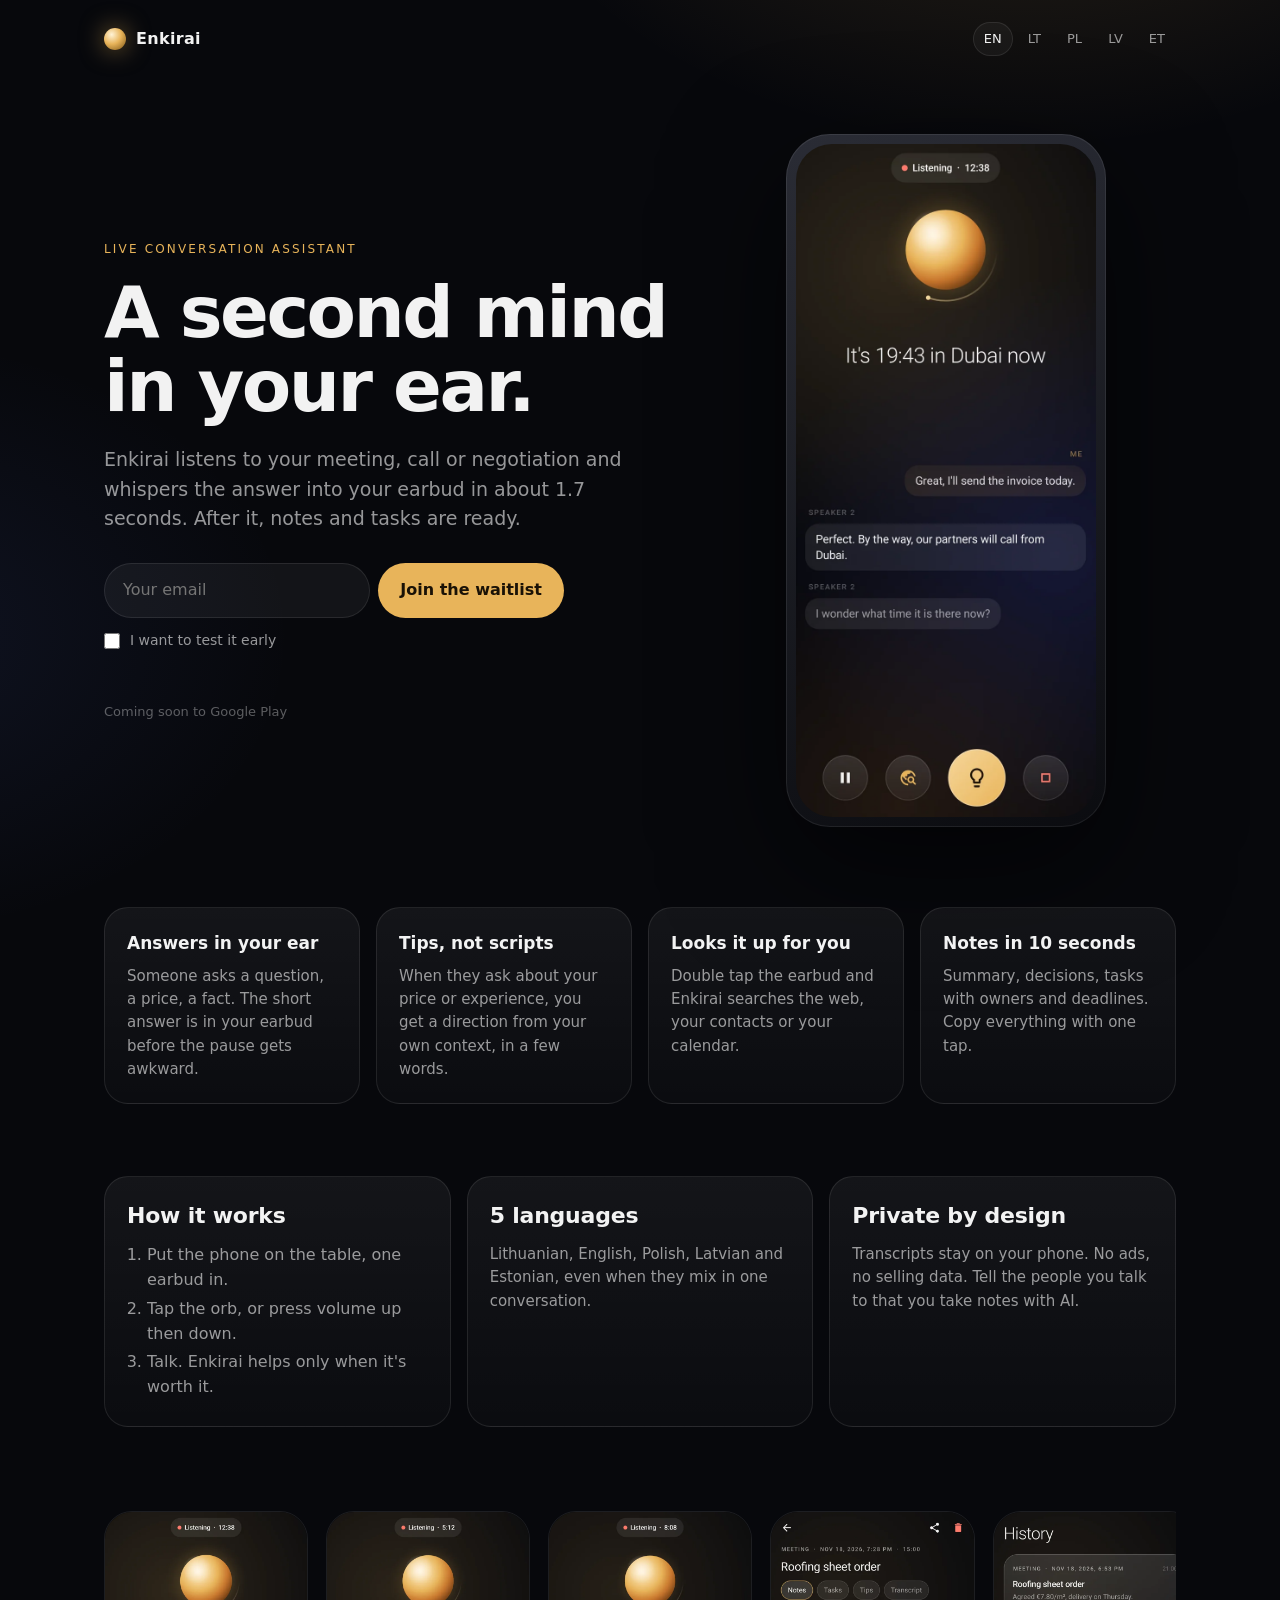
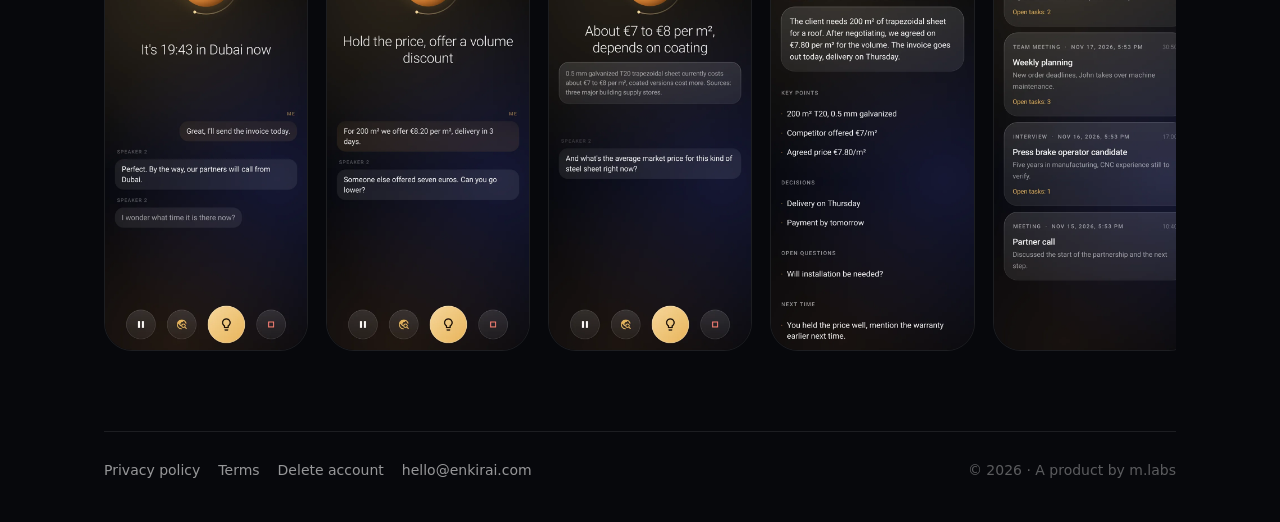
==== index.html @ 6742ce32 "enkirai.com: landing in 5 languages, privacy, terms, account deletion Co-Authored-By: Claude Opus 5." ====
<!DOCTYPE html><html lang="en"><head><meta charset="utf-8">
<meta name="viewport" content="width=device-width,initial-scale=1"><title>Enkirai: a second mind in your ear</title>
<meta name="description" content="Enkirai listens to your conversation and whispers answers and tips into your earbud, then gives you notes and tasks."><meta name="theme-color" content="#07080c">
<meta property="og:title" content="Enkirai: a second mind in your ear"><meta property="og:description" content="Enkirai listens to your conversation and whispers answers and tips into your earbud, then gives you notes and tasks.">
<meta property="og:image" content="https://enkirai.com/img/og.png"><meta property="og:url" content="https://enkirai.com/">
<link rel="icon" href="/img/icon.png"><link rel="alternate" hreflang="en" href="https://enkirai.com/"><link rel="alternate" hreflang="lt" href="https://enkirai.com/lt/"><link rel="alternate" hreflang="pl" href="https://enkirai.com/pl/"><link rel="alternate" hreflang="lv" href="https://enkirai.com/lv/"><link rel="alternate" hreflang="et" href="https://enkirai.com/et/"><link rel="stylesheet" href="/style.css"></head><body><div class="wrap"><nav><a class="logo" href="/"><span class="orb"></span>Enkirai</a><div class="langs"><a class="on" href="/">EN</a><a class="" href="/lt/">LT</a><a class="" href="/pl/">PL</a><a class="" href="/lv/">LV</a><a class="" href="/et/">ET</a></div></nav></div>
<div class="wrap"><section class="hero"><div>
<div class="eyebrow">Live conversation assistant</div><h1>A second mind<br>in your ear.</h1><p class="sub">Enkirai listens to your meeting, call or negotiation and whispers the answer into your earbud in about 1.7 seconds. After it, notes and tasks are ready.</p>
<form id="w"><div class="row"><input type="email" name="email" required placeholder="Your email" autocomplete="email"><button>Join the waitlist</button></div>
<label class="chk"><input type="checkbox" name="test">I want to test it early</label><div class="msg" id="m" aria-live="polite"></div>
<div class="soon">Coming soon to Google Play</div></form></div>
<div class="phone"><img src="/img/en-hero.webp" alt="Enkirai"></div></section>
<section class="grid"><div class="card"><h3>Answers in your ear</h3><p>Someone asks a question, a price, a fact. The short answer is in your earbud before the pause gets awkward.</p></div><div class="card"><h3>Tips, not scripts</h3><p>When they ask about your price or experience, you get a direction from your own context, in a few words.</p></div><div class="card"><h3>Looks it up for you</h3><p>Double tap the earbud and Enkirai searches the web, your contacts or your calendar.</p></div><div class="card"><h3>Notes in 10 seconds</h3><p>Summary, decisions, tasks with owners and deadlines. Copy everything with one tap.</p></div></section>
<section class="band"><div class="card"><h2>How it works</h2><ol><li>Put the phone on the table, one earbud in.</li><li>Tap the orb, or press volume up then down.</li><li>Talk. Enkirai helps only when it&#x27;s worth it.</li></ol></div>
<div class="card"><h2>5 languages</h2><p>Lithuanian, English, Polish, Latvian and Estonian, even when they mix in one conversation.</p></div>
<div class="card"><h2>Private by design</h2><p>Transcripts stay on your phone. No ads, no selling data. Tell the people you talk to that you take notes with AI.</p></div></section>
<section class="shots"><img loading="lazy" src="/img/en-1.webp" alt=""><img loading="lazy" src="/img/en-2.webp" alt=""><img loading="lazy" src="/img/en-3.webp" alt=""><img loading="lazy" src="/img/en-4.webp" alt=""><img loading="lazy" src="/img/en-5.webp" alt=""></section></div><div class="wrap"><footer><div><a href="/privacy/">Privacy policy</a><a href="/terms/">Terms</a><a href="/delete/">Delete account</a><a href="mailto:hello@enkirai.com">hello@enkirai.com</a></div><div>© 2026 · A product by m.labs</div></footer></div><script>
const f=document.getElementById('w'),m=document.getElementById('m');
f.addEventListener('submit',async e=>{e.preventDefault();m.textContent='…';
 try{const r=await fetch('https://ohzczlfnhryktjsbmxpb.supabase.co/rest/v1/waitlist',{method:'POST',headers:{'apikey':'sb_publishable_Wvf7fMkTCJuAI71hea7PEQ_25Q3-Xo4','Authorization':'Bearer sb_publishable_Wvf7fMkTCJuAI71hea7PEQ_25Q3-Xo4','Content-Type':'application/json','Prefer':'return=minimal'},
 body:JSON.stringify({email:f.email.value.trim(),lang:'en',wants_test:f.test.checked})});
 m.textContent=r.ok?"You're on the list. We'll write when it's ready.":(r.status===409?"You're already on the list.":"Something went wrong. Try again.");if(r.ok)f.reset();}catch(_){m.textContent="Something went wrong. Try again.";}});
</script><script>try{if(!sessionStorage.getItem('stay')&&!location.search){const l=(navigator.language||'').slice(0,2);if(['lt','pl','lv','et'].includes(l))location.replace('/'+l+'/');}document.querySelectorAll('.langs a').forEach(a=>a.addEventListener('click',()=>sessionStorage.setItem('stay','1')))}catch(_){}</script></body></html>
---- style.css ----
:root{--bg:#07080c;--s1:#10121a;--ink:rgba(255,255,255,.95);--mut:rgba(255,255,255,.58);--faint:rgba(255,255,255,.34);--gold:#e8b45a;--line:rgba(255,255,255,.09)}
*{box-sizing:border-box;margin:0;padding:0}
html{background:var(--bg);color:var(--ink);font:16px/1.55 Inter,ui-sans-serif,system-ui,-apple-system,"Segoe UI",Roboto,sans-serif;-webkit-font-smoothing:antialiased}
body{min-height:100vh;background:radial-gradient(900px 600px at 80% -10%,rgba(232,180,90,.16),transparent 60%),radial-gradient(700px 500px at -10% 30%,rgba(90,120,232,.10),transparent 60%),var(--bg)}
a{color:inherit}
.wrap{max-width:1120px;margin:0 auto;padding:0 24px}
nav{display:flex;align-items:center;justify-content:space-between;padding:22px 0}
.logo{display:flex;align-items:center;gap:10px;font-weight:600;letter-spacing:.02em;text-decoration:none}
.orb{width:22px;height:22px;border-radius:50%;background:radial-gradient(circle at 35% 30%,#fff3d6,#e8b45a 45%,#7a5212 100%);box-shadow:0 0 24px rgba(232,180,90,.55)}
.langs{display:flex;gap:4px;flex-wrap:wrap}
.langs a{font-size:13px;color:var(--mut);text-decoration:none;padding:6px 10px;border-radius:99px;border:1px solid transparent}
.langs a.on,.langs a:hover{color:var(--ink);border-color:var(--line);background:rgba(255,255,255,.04)}
.hero{display:grid;grid-template-columns:1.1fr .9fr;gap:48px;align-items:center;padding:56px 0 72px}
.eyebrow{font-size:12px;letter-spacing:.18em;text-transform:uppercase;color:var(--gold);margin-bottom:18px}
h1{font-size:clamp(40px,6.2vw,72px);line-height:1.02;letter-spacing:-.035em;font-weight:650}
.sub{color:var(--mut);font-size:19px;margin:22px 0 30px;max-width:34em}
form{display:flex;flex-direction:column;gap:12px;max-width:460px}
.row{display:flex;gap:8px}
input[type=email]{flex:1;min-width:0;background:rgba(255,255,255,.05);border:1px solid var(--line);color:var(--ink);border-radius:99px;padding:14px 18px;font:inherit;outline:none}
input[type=email]:focus{border-color:rgba(232,180,90,.6)}
button{background:var(--gold);color:#1a1206;border:0;border-radius:99px;padding:14px 22px;font:inherit;font-weight:600;cursor:pointer;white-space:nowrap;transition:transform .15s ease,filter .15s ease}
button:hover{filter:brightness(1.06)}button:active{transform:scale(.97)}
label.chk{display:flex;gap:10px;align-items:center;color:var(--mut);font-size:14px;cursor:pointer}
label.chk input{accent-color:var(--gold);width:16px;height:16px}
.msg{font-size:14px;color:var(--gold);min-height:20px}
.soon{font-size:13px;color:var(--faint);margin-top:6px}
.phone{justify-self:center;width:min(320px,80vw);aspect-ratio:1440/3120;border-radius:44px;padding:10px;background:linear-gradient(160deg,#2a2c35,#0b0c10);box-shadow:0 40px 120px rgba(0,0,0,.6),0 0 0 1px rgba(255,255,255,.08) inset}
.phone img{width:100%;height:100%;object-fit:cover;border-radius:36px;display:block}
.grid{display:grid;grid-template-columns:repeat(4,1fr);gap:16px;padding:8px 0 72px}
.card{background:linear-gradient(180deg,rgba(255,255,255,.055),rgba(255,255,255,.02));border:1px solid var(--line);border-radius:24px;padding:22px}
.card h3{font-size:17px;font-weight:600;margin-bottom:8px}.card p{color:var(--mut);font-size:15px}
.band{display:grid;grid-template-columns:1fr 1fr 1fr;gap:16px;padding-bottom:80px}
.band h2{font-size:22px;letter-spacing:-.01em;margin-bottom:10px}
ol{padding-left:20px;color:var(--mut)}ol li{margin:4px 0}
.shots{display:flex;gap:18px;overflow-x:auto;padding:4px 0 80px;scroll-snap-type:x mandatory}
.shots img{height:440px;border-radius:28px;scroll-snap-align:start;border:1px solid var(--line)}
footer{border-top:1px solid var(--line);padding:28px 0 40px;color:var(--faint);font-size:14px;display:flex;justify-content:space-between;gap:16px;flex-wrap:wrap}
footer a{color:var(--mut);text-decoration:none;margin-right:18px}footer a:hover{color:var(--ink)}
.doc{max-width:760px;padding:24px 0 80px}
.doc h1{font-size:40px;margin-bottom:6px}.doc .upd{color:var(--faint);font-size:14px;margin-bottom:32px}
.doc h2{font-size:20px;margin:32px 0 10px}.doc p,.doc li{color:var(--mut);margin:8px 0}.doc ul{padding-left:20px}
.doc strong{color:var(--ink);font-weight:600}
table{border-collapse:collapse;width:100%;margin:12px 0;font-size:14px}td,th{border:1px solid var(--line);padding:8px 10px;text-align:left;color:var(--mut);vertical-align:top}th{color:var(--ink);font-weight:600}
@media (max-width:900px){.hero{grid-template-columns:1fr;padding-top:24px}.grid{grid-template-columns:1fr 1fr}.band{grid-template-columns:1fr}}
@media (max-width:560px){.grid{grid-template-columns:1fr}.row{flex-direction:column}.shots img{height:360px}}
@media (prefers-reduced-motion:reduce){*{transition:none!important}}
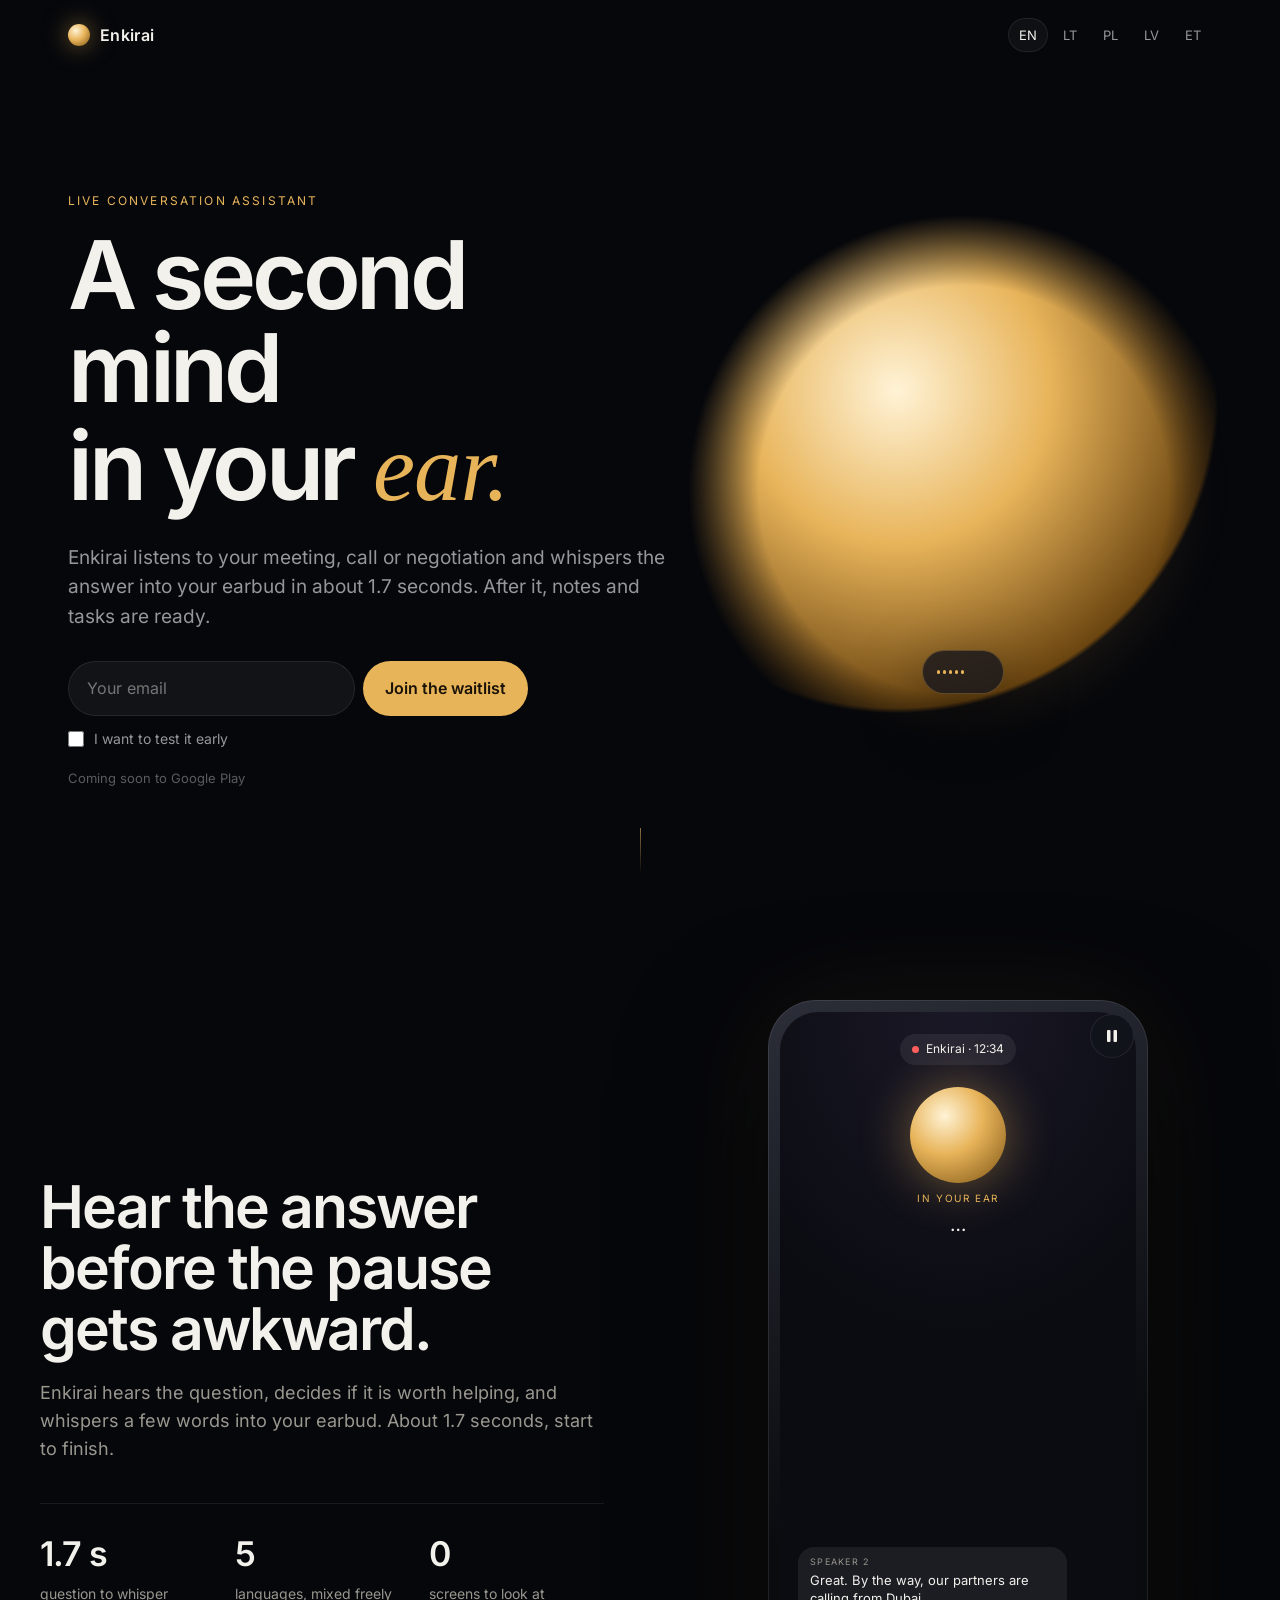
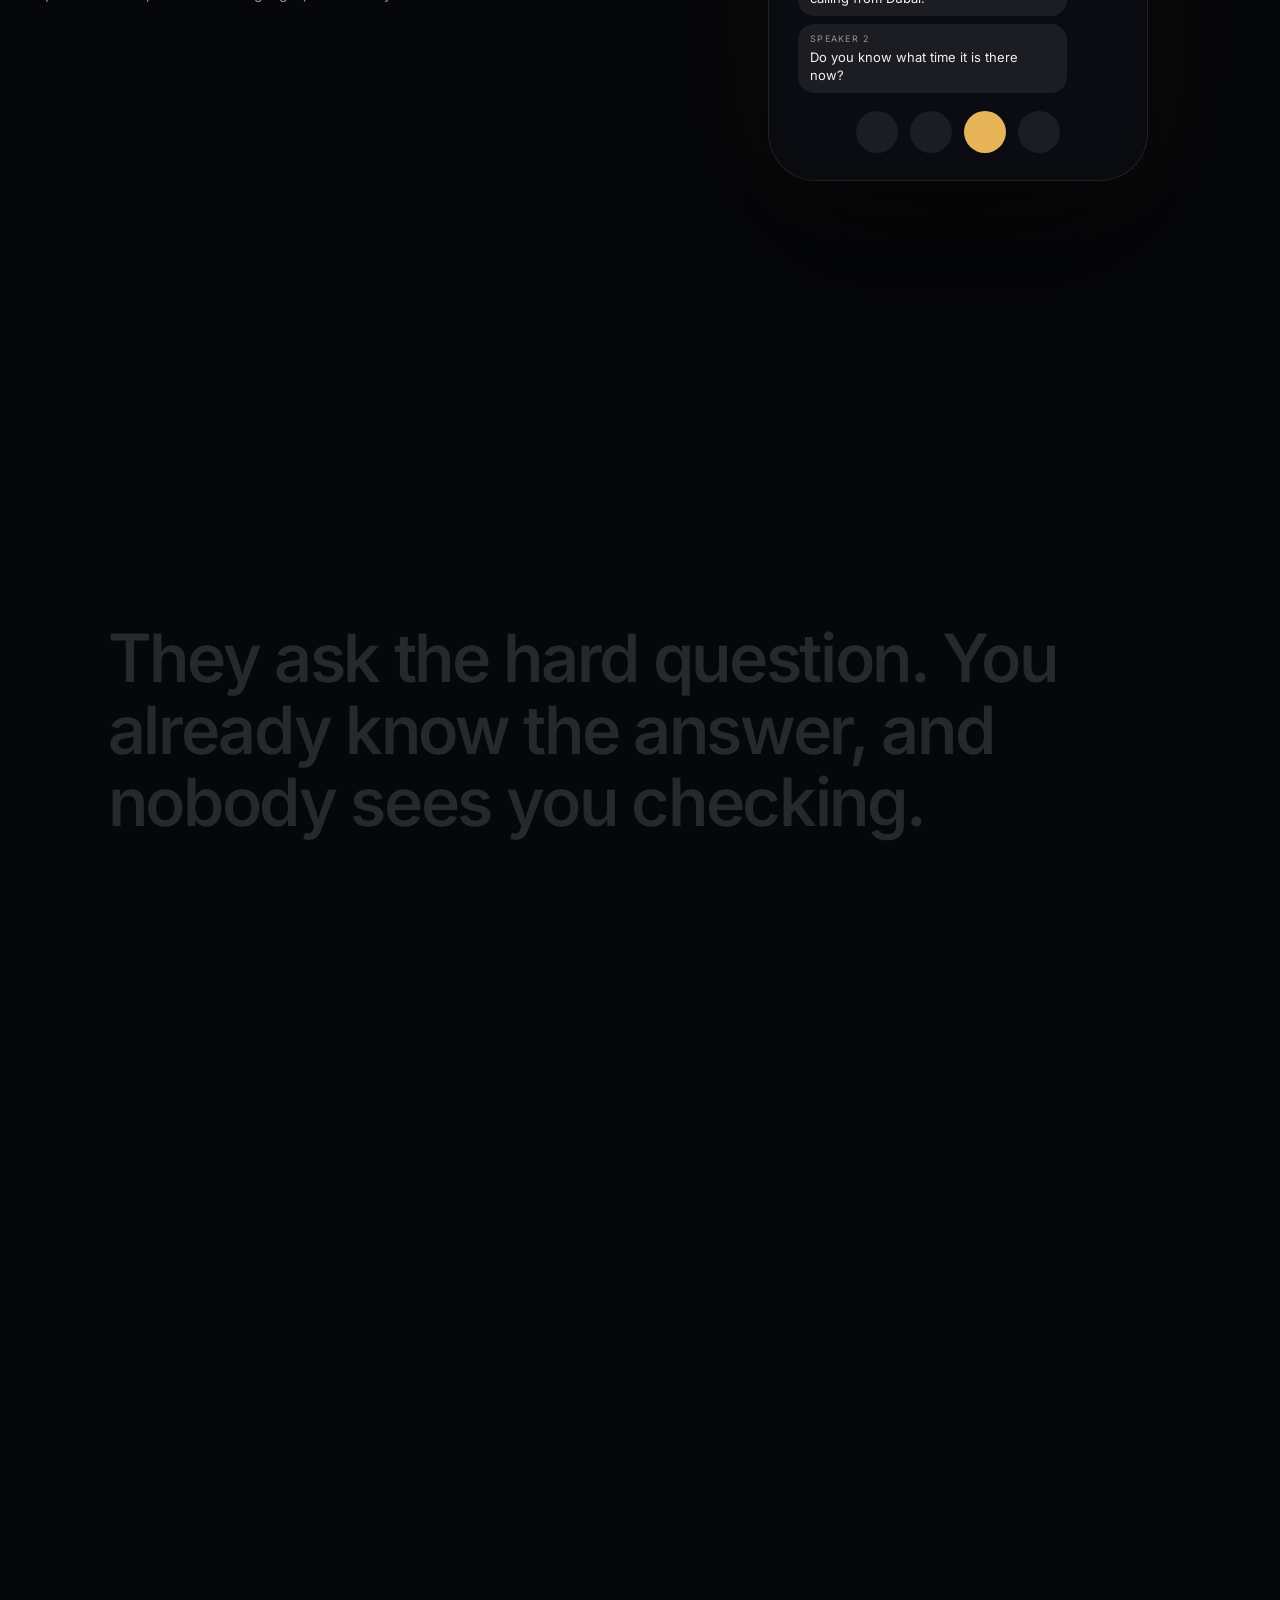
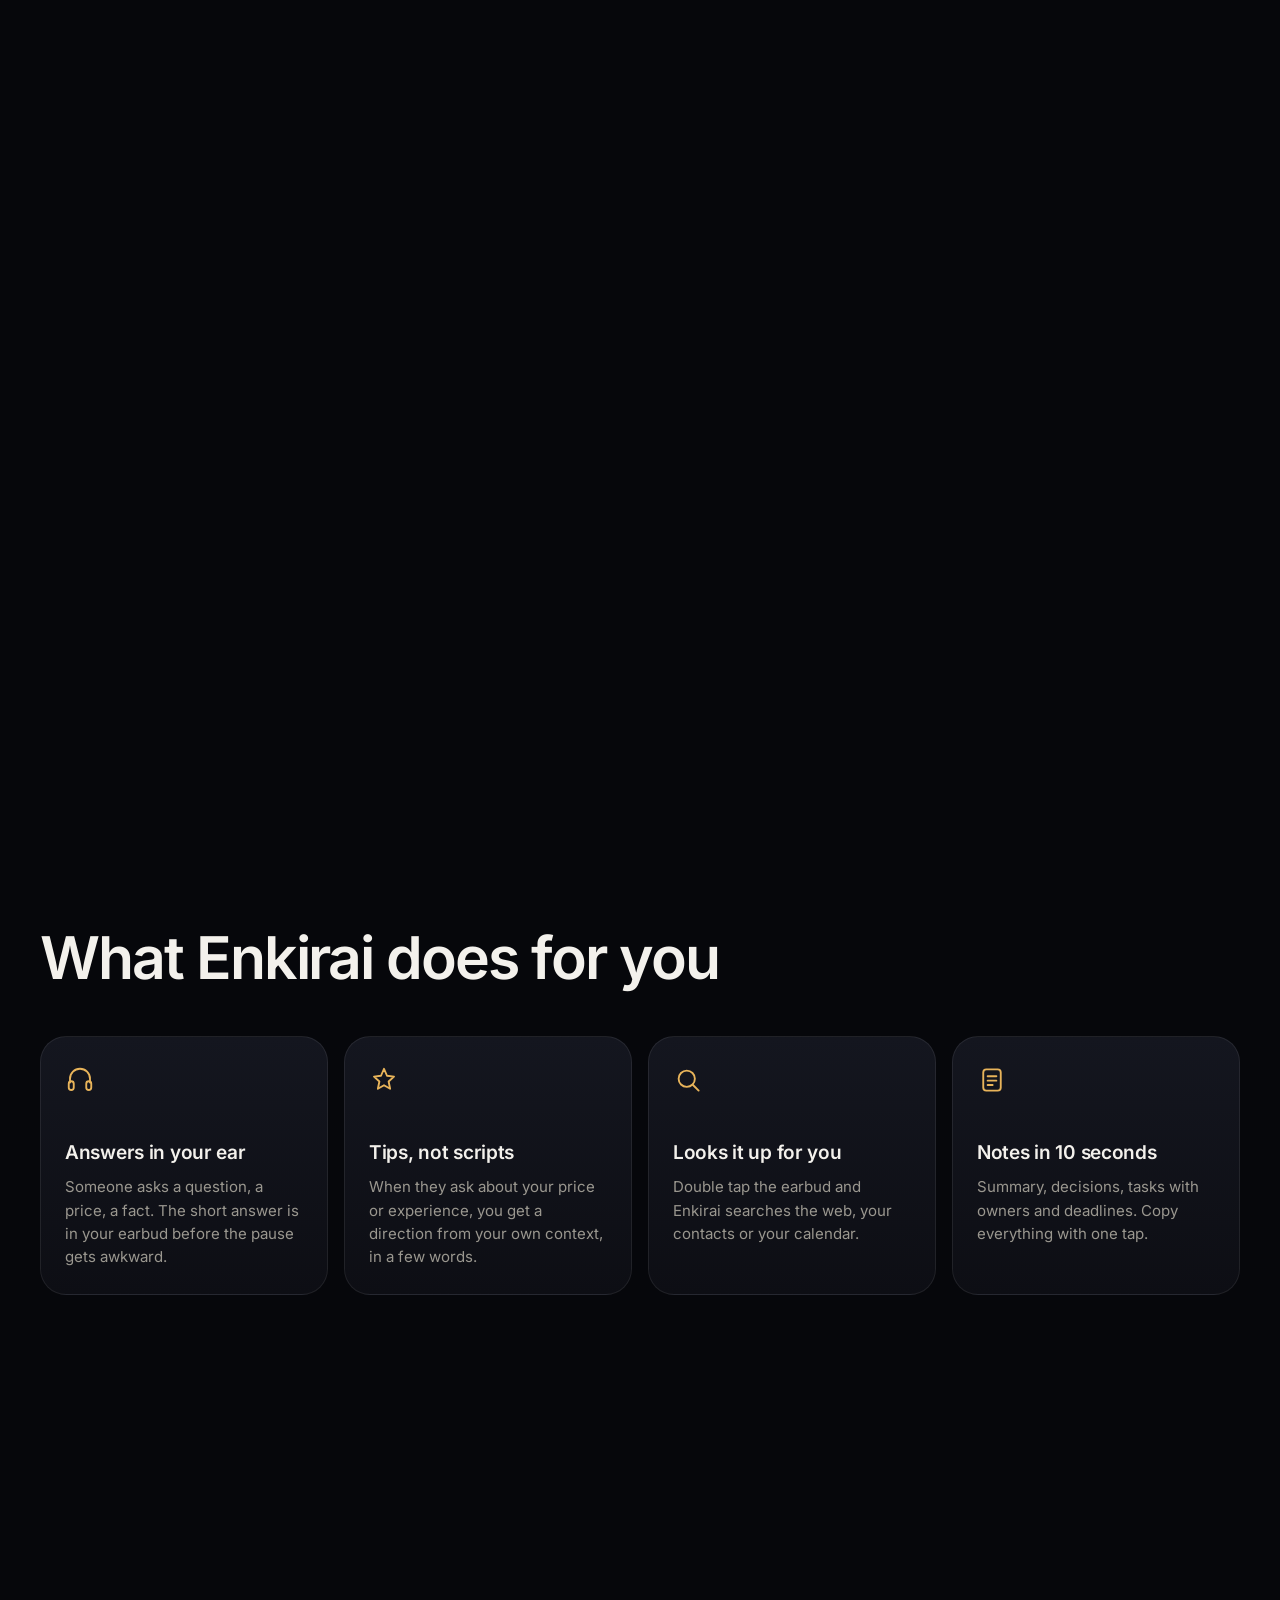
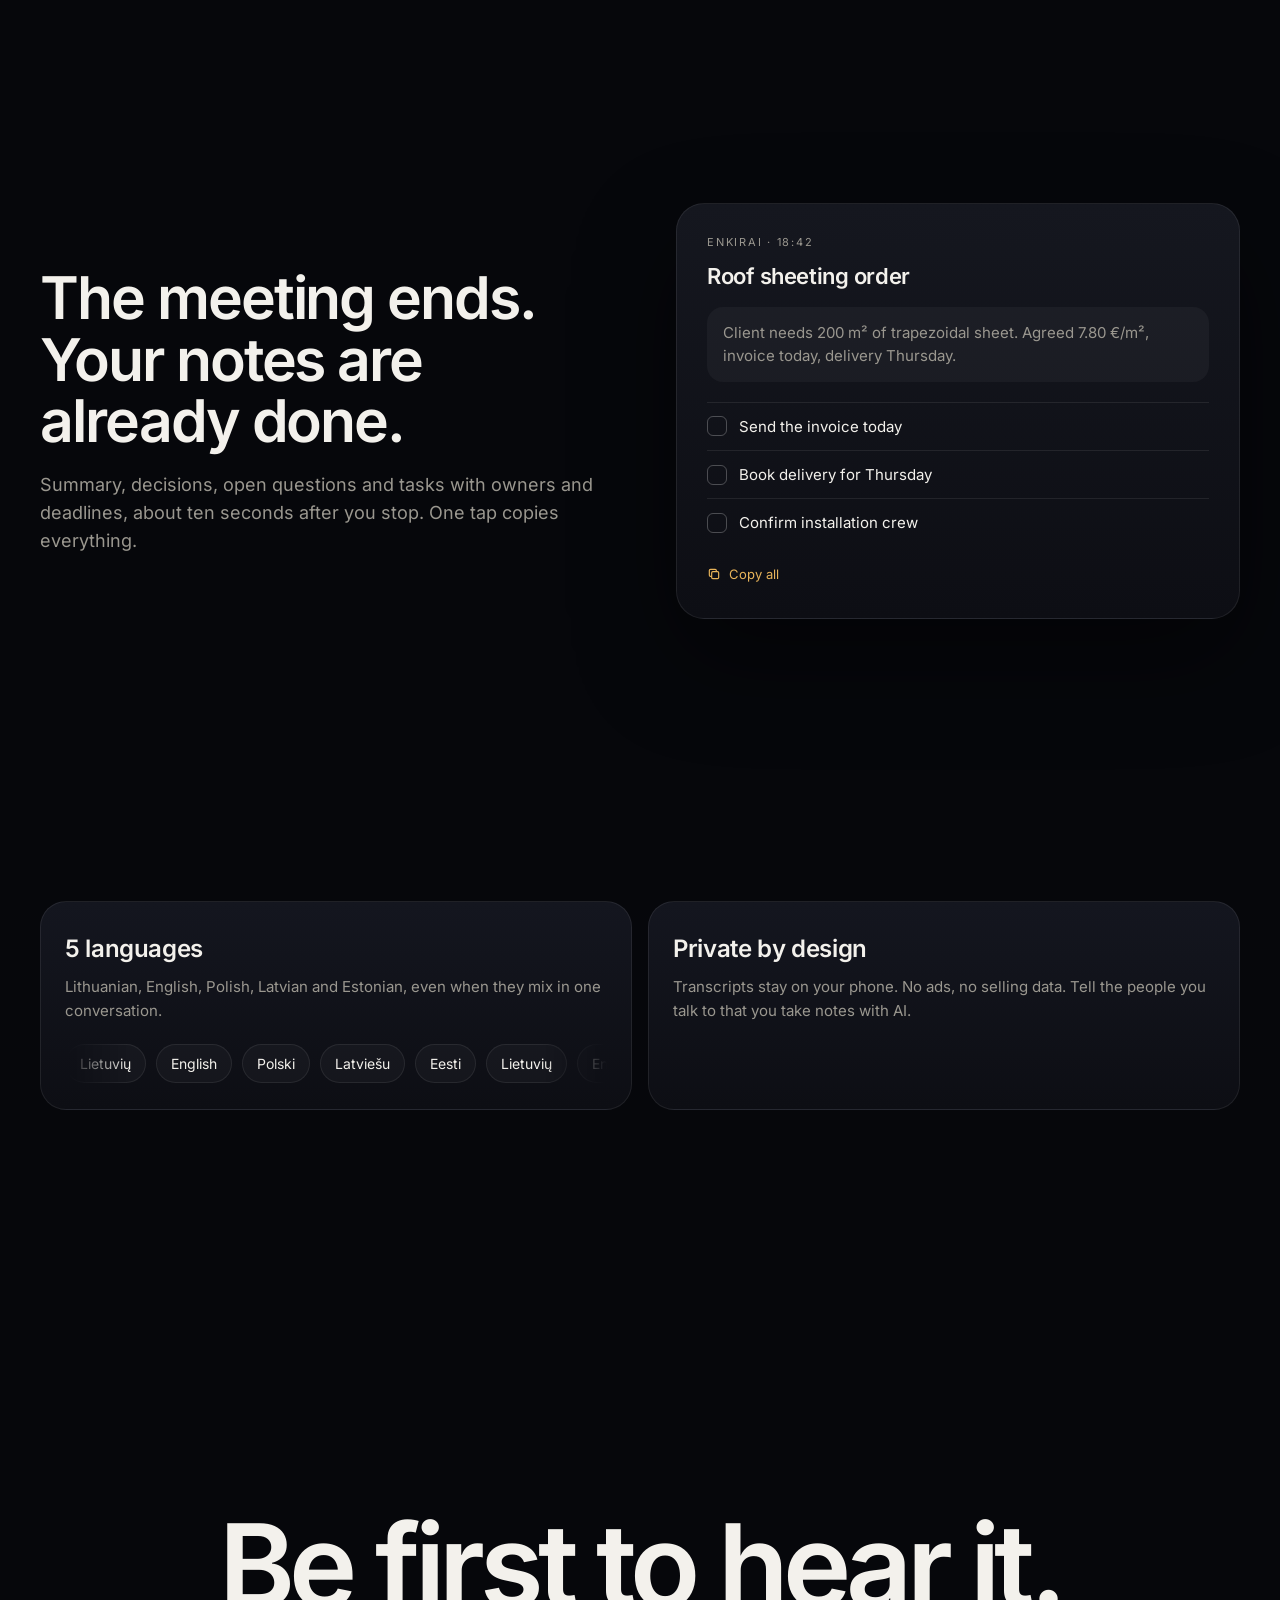
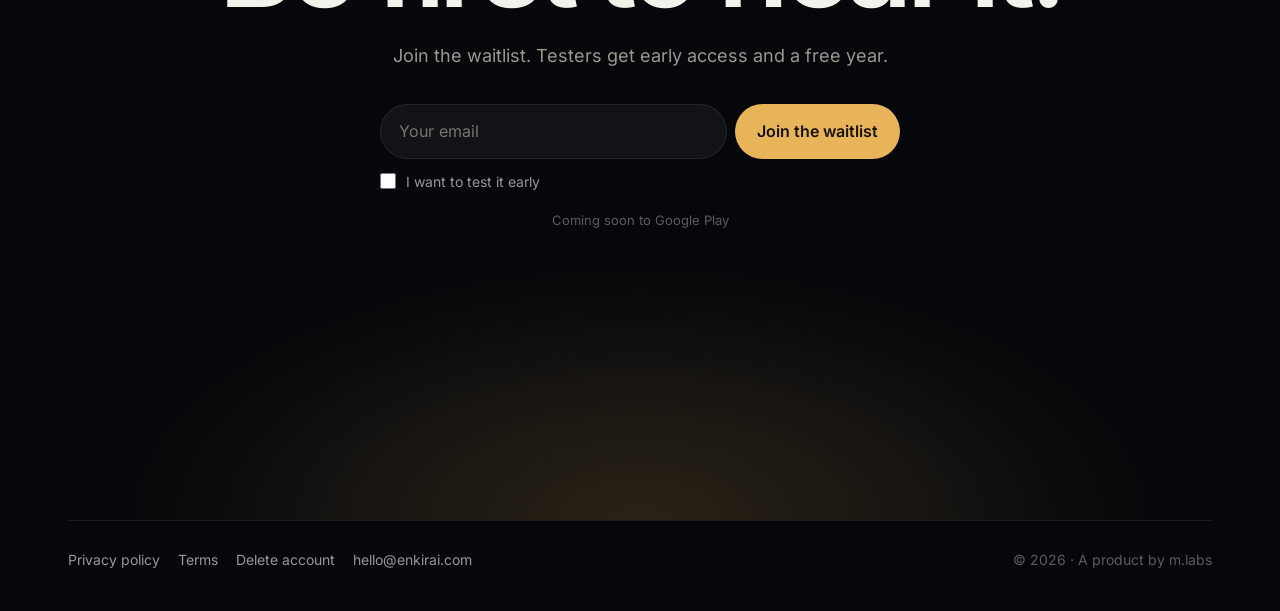
==== commit 79c045bf: "Animated landing: live orb, in-ear demo, statement, notes Co-Authored-By: Claude Opus 5.5 <noreply@a" ====
--- a/index.html
+++ b/index.html
@@ -3,21 +3,76 @@
 <meta name="description" content="Enkirai listens to your conversation and whispers answers and tips into your earbud, then gives you notes and tasks."><meta name="theme-color" content="#07080c">
 <meta property="og:title" content="Enkirai: a second mind in your ear"><meta property="og:description" content="Enkirai listens to your conversation and whispers answers and tips into your earbud, then gives you notes and tasks.">
 <meta property="og:image" content="https://enkirai.com/img/og.png"><meta property="og:url" content="https://enkirai.com/">
-<link rel="icon" href="/img/icon.png"><link rel="alternate" hreflang="en" href="https://enkirai.com/"><link rel="alternate" hreflang="lt" href="https://enkirai.com/lt/"><link rel="alternate" hreflang="pl" href="https://enkirai.com/pl/"><link rel="alternate" hreflang="lv" href="https://enkirai.com/lv/"><link rel="alternate" hreflang="et" href="https://enkirai.com/et/"><link rel="stylesheet" href="/style.css"></head><body><div class="wrap"><nav><a class="logo" href="/"><span class="orb"></span>Enkirai</a><div class="langs"><a class="on" href="/">EN</a><a class="" href="/lt/">LT</a><a class="" href="/pl/">PL</a><a class="" href="/lv/">LV</a><a class="" href="/et/">ET</a></div></nav></div>
-<div class="wrap"><section class="hero"><div>
-<div class="eyebrow">Live conversation assistant</div><h1>A second mind<br>in your ear.</h1><p class="sub">Enkirai listens to your meeting, call or negotiation and whispers the answer into your earbud in about 1.7 seconds. After it, notes and tasks are ready.</p>
-<form id="w"><div class="row"><input type="email" name="email" required placeholder="Your email" autocomplete="email"><button>Join the waitlist</button></div>
-<label class="chk"><input type="checkbox" name="test">I want to test it early</label><div class="msg" id="m" aria-live="polite"></div>
-<div class="soon">Coming soon to Google Play</div></form></div>
-<div class="phone"><img src="/img/en-hero.webp" alt="Enkirai"></div></section>
-<section class="grid"><div class="card"><h3>Answers in your ear</h3><p>Someone asks a question, a price, a fact. The short answer is in your earbud before the pause gets awkward.</p></div><div class="card"><h3>Tips, not scripts</h3><p>When they ask about your price or experience, you get a direction from your own context, in a few words.</p></div><div class="card"><h3>Looks it up for you</h3><p>Double tap the earbud and Enkirai searches the web, your contacts or your calendar.</p></div><div class="card"><h3>Notes in 10 seconds</h3><p>Summary, decisions, tasks with owners and deadlines. Copy everything with one tap.</p></div></section>
-<section class="band"><div class="card"><h2>How it works</h2><ol><li>Put the phone on the table, one earbud in.</li><li>Tap the orb, or press volume up then down.</li><li>Talk. Enkirai helps only when it&#x27;s worth it.</li></ol></div>
-<div class="card"><h2>5 languages</h2><p>Lithuanian, English, Polish, Latvian and Estonian, even when they mix in one conversation.</p></div>
-<div class="card"><h2>Private by design</h2><p>Transcripts stay on your phone. No ads, no selling data. Tell the people you talk to that you take notes with AI.</p></div></section>
-<section class="shots"><img loading="lazy" src="/img/en-1.webp" alt=""><img loading="lazy" src="/img/en-2.webp" alt=""><img loading="lazy" src="/img/en-3.webp" alt=""><img loading="lazy" src="/img/en-4.webp" alt=""><img loading="lazy" src="/img/en-5.webp" alt=""></section></div><div class="wrap"><footer><div><a href="/privacy/">Privacy policy</a><a href="/terms/">Terms</a><a href="/delete/">Delete account</a><a href="mailto:hello@enkirai.com">hello@enkirai.com</a></div><div>© 2026 · A product by m.labs</div></footer></div><script>
-const f=document.getElementById('w'),m=document.getElementById('m');
-f.addEventListener('submit',async e=>{e.preventDefault();m.textContent='…';
- try{const r=await fetch('https://ohzczlfnhryktjsbmxpb.supabase.co/rest/v1/waitlist',{method:'POST',headers:{'apikey':'sb_publishable_Wvf7fMkTCJuAI71hea7PEQ_25Q3-Xo4','Authorization':'Bearer sb_publishable_Wvf7fMkTCJuAI71hea7PEQ_25Q3-Xo4','Content-Type':'application/json','Prefer':'return=minimal'},
- body:JSON.stringify({email:f.email.value.trim(),lang:'en',wants_test:f.test.checked})});
- m.textContent=r.ok?"You're on the list. We'll write when it's ready.":(r.status===409?"You're already on the list.":"Something went wrong. Try again.");if(r.ok)f.reset();}catch(_){m.textContent="Something went wrong. Try again.";}});
-</script><script>try{if(!sessionStorage.getItem('stay')&&!location.search){const l=(navigator.language||'').slice(0,2);if(['lt','pl','lv','et'].includes(l))location.replace('/'+l+'/');}document.querySelectorAll('.langs a').forEach(a=>a.addEventListener('click',()=>sessionStorage.setItem('stay','1')))}catch(_){}</script></body></html>+<link rel="icon" href="/img/icon.png"><link rel="alternate" hreflang="en" href="https://enkirai.com/"><link rel="alternate" hreflang="lt" href="https://enkirai.com/lt/"><link rel="alternate" hreflang="pl" href="https://enkirai.com/pl/"><link rel="alternate" hreflang="lv" href="https://enkirai.com/lv/"><link rel="alternate" hreflang="et" href="https://enkirai.com/et/"><link rel="stylesheet" href="/style.css"></head><body><a class="skip" href="#main">Join the waitlist</a>
+<header class="topbar" id="top"><nav><a class="logo" href="/"><span class="orb"></span>Enkirai</a><div class="langs"><a class="on" href="/">EN</a><a class="" href="/lt/">LT</a><a class="" href="/pl/">PL</a><a class="" href="/lv/">LV</a><a class="" href="/et/">ET</a></div></nav></header>
+<main id="main">
+<section class="scr" aria-label="Enkirai"><div class="wrap hero2">
+ <div><div class="eyebrow fade">Live conversation assistant</div><h1><span class="ln"><span>A second mind</span></span><span class="ln"><span>in your <em class="s">ear.</em></span></span></h1>
+ <p class="sub fade d1">Enkirai listens to your meeting, call or negotiation and whispers the answer into your earbud in about 1.7 seconds. After it, notes and tasks are ready.</p><div class="fade d2"><form id="w1" class="wl"><div class="row"><input type="email" name="email" required placeholder="Your email" autocomplete="email" aria-label="Your email"><button>Join the waitlist</button></div>
+<label class="chk"><input type="checkbox" name="test">I want to test it early</label><div class="msg2" aria-live="polite"></div></form></div><div class="soon fade d3">Coming soon to Google Play</div></div>
+ <div class="orbstage" aria-hidden="true"><div class="orbfx" id="orb"></div>
+  <div class="whisper idle"><span class="wave"><i></i><i></i><i></i><i></i><i></i></span><span class="w-txt"></span></div></div>
+</div><span class="scrollcue" aria-hidden="true"></span></section>
+
+<section class="scr"><div class="wrap demo">
+ <div><h2 class="big">Hear the answer before the pause gets awkward.</h2><p class="lead">Enkirai hears the question, decides if it is worth helping, and whispers a few words into your earbud. About 1.7 seconds, start to finish.</p><div class="stats"><div><b>1.7 s</b><span>question to whisper</span></div><div><b>5</b><span>languages, mixed freely</span></div><div><b>0</b><span>screens to look at</span></div></div></div>
+ <div class="device" id="dev"><button class="demo-pause" id="dp" aria-label="Pause demo" data-pause="Pause demo" data-play="Play demo"><svg viewBox="0 0 16 16"><rect x="3" y="2" width="3.5" height="12" rx="1"/><rect x="9.5" y="2" width="3.5" height="12" rx="1"/></svg></button>
+  <div class="screen"><div class="pill"><i></i>Enkirai · 12:34</div><div class="morb"></div>
+  <div class="mtip" id="mt"><small>In your ear</small><span>…</span></div><div class="feed" id="fd"></div>
+  <div class="mctl"><span></span><span></span><span class="on"></span><span></span></div></div></div>
+</div></section>
+
+<section class="stmt" aria-label="They ask the hard question. You already know the answer, and nobody sees you checking."><div class="stick"><div class="wrap"><p id="st"><span class="w">They</span> <span class="w">ask</span> <span class="w">the</span> <span class="w">hard</span> <span class="w">question.</span> <span class="w">You</span> <span class="w">already</span> <span class="w">know</span> <span class="w">the</span> <span class="w">answer,</span> <span class="w">and</span> <span class="w">nobody</span> <span class="w g">sees</span> <span class="w g">you</span> <span class="w g">checking.</span></p></div></div></section>
+
+<section class="scr"><div class="wrap feat"><h2 class="big">What Enkirai does for you</h2><div class="fgrid"><div class="fcard"><svg viewBox="0 0 24 24"><path d="M4 14v-3a8 8 0 0 1 16 0v3"/><rect x="3" y="13" width="4" height="7" rx="2"/><rect x="17" y="13" width="4" height="7" rx="2"/></svg><h3>Answers in your ear</h3><p>Someone asks a question, a price, a fact. The short answer is in your earbud before the pause gets awkward.</p></div><div class="fcard"><svg viewBox="0 0 24 24"><path d="M12 3l2.4 5.6L20 9.3l-4.3 3.9 1.2 5.8L12 16.2 7.1 19l1.2-5.8L4 9.3l5.6-.7z"/></svg><h3>Tips, not scripts</h3><p>When they ask about your price or experience, you get a direction from your own context, in a few words.</p></div><div class="fcard"><svg viewBox="0 0 24 24"><circle cx="11" cy="11" r="6.5"/><path d="M16 16l4.5 4.5"/></svg><h3>Looks it up for you</h3><p>Double tap the earbud and Enkirai searches the web, your contacts or your calendar.</p></div><div class="fcard"><svg viewBox="0 0 24 24"><rect x="5" y="3.5" width="14" height="17" rx="2.5"/><path d="M8.5 9h7M8.5 12.5h7M8.5 16h4"/></svg><h3>Notes in 10 seconds</h3><p>Summary, decisions, tasks with owners and deadlines. Copy everything with one tap.</p></div></div></div></section>
+
+<section class="scr"><div class="wrap notes">
+ <div><h2 class="big">The meeting ends. Your notes are already done.</h2><p class="lead">Summary, decisions, open questions and tasks with owners and deadlines, about ten seconds after you stop. One tap copies everything.</p></div>
+ <div class="ncard" id="nc"><div class="eb">Enkirai · 18:42</div><h4>Roof sheeting order</h4><div class="sum">Client needs 200 m² of trapezoidal sheet. Agreed 7.80 €/m², invoice today, delivery Thursday.</div><div class="task"><span class="box"><svg viewBox="0 0 12 12"><path d="M2.5 6.5l2.3 2.3L9.5 3.8"/></svg></span><span>Send the invoice today</span></div><div class="task"><span class="box"><svg viewBox="0 0 12 12"><path d="M2.5 6.5l2.3 2.3L9.5 3.8"/></svg></span><span>Book delivery for Thursday</span></div><div class="task"><span class="box"><svg viewBox="0 0 12 12"><path d="M2.5 6.5l2.3 2.3L9.5 3.8"/></svg></span><span>Confirm installation crew</span></div>
+ <div class="copyall"><svg width="14" height="14" viewBox="0 0 24 24" fill="none" stroke="currentColor" stroke-width="2"><rect x="8" y="8" width="12" height="12" rx="2"/><path d="M16 8V6a2 2 0 0 0-2-2H6a2 2 0 0 0-2 2v8a2 2 0 0 0 2 2h2"/></svg>Copy all</div></div>
+</div></section>
+
+<section><div class="wrap band2">
+ <div class="fcard"><h3>5 languages</h3><p>Lithuanian, English, Polish, Latvian and Estonian, even when they mix in one conversation.</p><div class="marq" aria-hidden="true"><div><span>Lietuvių</span> <span>English</span> <span>Polski</span> <span>Latviešu</span> <span>Eesti</span> <span>Lietuvių</span> <span>English</span> <span>Polski</span> <span>Latviešu</span> <span>Eesti</span> <span>Lietuvių</span> <span>English</span> <span>Polski</span> <span>Latviešu</span> <span>Eesti</span> <span>Lietuvių</span> <span>English</span> <span>Polski</span> <span>Latviešu</span> <span>Eesti</span></div></div></div>
+ <div class="fcard"><h3>Private by design</h3><p>Transcripts stay on your phone. No ads, no selling data. Tell the people you talk to that you take notes with AI.</p></div>
+</div></section>
+
+<section class="scr"><div class="glow"></div><div class="wrap close2"><h2>Be first to hear it.</h2><p class="lead">Join the waitlist. Testers get early access and a free year.</p><form id="w2" class="wl"><div class="row"><input type="email" name="email" required placeholder="Your email" autocomplete="email" aria-label="Your email"><button>Join the waitlist</button></div>
+<label class="chk"><input type="checkbox" name="test">I want to test it early</label><div class="msg2" aria-live="polite"></div></form><div class="soon">Coming soon to Google Play</div></div></section>
+</main><div class="wrap"><footer><div><a href="/privacy/">Privacy policy</a><a href="/terms/">Terms</a><a href="/delete/">Delete account</a><a href="mailto:hello@enkirai.com">hello@enkirai.com</a></div><div>© 2026 · A product by m.labs</div></footer></div>
+<script type="module">
+const RM = matchMedia('(prefers-reduced-motion: reduce)').matches;
+// header turns solid after the hero
+const tb=document.getElementById('top');addEventListener('scroll',()=>tb.classList.toggle('solid',scrollY>40),{passive:true});
+// the orb: live shader when WebGL is there, a painted orb otherwise
+const orb=document.getElementById('orb');
+import('/assets/effects/fx.js').then(m=>m.default.mount(orb,'orb-sphere',{palette:{bg:'#06070b',surface:'#11131b',ink:'#f3f1ec',muted:'#9a978f',accent:'#e8b45a',accentInk:'#1a1206'},seed:7,params:{speed:0.08,size:0.34,orbX:0.5,orbY:0.5,glow:0.5,pulse:0.25,calm:0,stars:90}})).catch(()=>orb.classList.add('fallback'));
+// waitlist forms
+const OK="You're on the list. We'll write when it's ready.",DUP="You're already on the list.",ERR="Something went wrong. Try again.";
+document.querySelectorAll('form.wl').forEach(f=>f.addEventListener('submit',async ev=>{ev.preventDefault();const m=f.querySelector('.msg2');m.textContent='…';
+ try{const r=await fetch('https://ohzczlfnhryktjsbmxpb.supabase.co/rest/v1/waitlist',{method:'POST',headers:{apikey:'sb_publishable_Wvf7fMkTCJuAI71hea7PEQ_25Q3-Xo4',Authorization:'Bearer sb_publishable_Wvf7fMkTCJuAI71hea7PEQ_25Q3-Xo4','Content-Type':'application/json',Prefer:'return=minimal'},
+ body:JSON.stringify({email:f.email.value.trim(),lang:'en',wants_test:f.test.checked})});m.textContent=r.ok?OK:(r.status===409?DUP:ERR);if(r.ok)f.reset();}catch(_){m.textContent=ERR;}}));
+// the conversation demo (phone) and the whisper under the orb share one script
+const C=[["Speaker 2", "Great. By the way, our partners are calling from Dubai."], ["Speaker 2", "Do you know what time it is there now?"], ["ear", "Dubai is 19:43 now"], ["Speaker 2", "And what's your price per square metre?"], ["ear", "Say 8.20, discount from 300 m²"], ["Speaker 2", "When could you deliver?"], ["ear", "Thursday, if they confirm today"]],sleep=ms=>new Promise(r=>setTimeout(r,ms));
+const fd=document.getElementById('fd'),mt=document.querySelector('#mt span'),dev=document.getElementById('dev'),wh=document.querySelector('.whisper'),wt=wh.querySelector('.w-txt');
+let paused=RM,step=0;const dp=document.getElementById('dp');
+dp.onclick=()=>{paused=!paused;dp.setAttribute('aria-label',paused?dp.dataset.play:dp.dataset.pause);dp.innerHTML=paused?'<svg viewBox="0 0 16 16"><path d="M4 2l10 6-10 6z"/></svg>':'<svg viewBox="0 0 16 16"><rect x="3" y="2" width="3.5" height="12" rx="1"/><rect x="9.5" y="2" width="3.5" height="12" rx="1"/></svg>';};
+async function type(el,s){el.textContent='';for(const ch of s){el.textContent+=ch;await sleep(28);}}
+async function run(){
+ if(RM){const last=C.filter(c=>c[0]==='ear');mt.textContent=last[0][1];wt.textContent=last[0][1];C.filter(c=>c[0]!=='ear').slice(0,3).forEach(c=>add(c));return;}
+ for(;;){for(const [who,txt] of C){while(paused)await sleep(200);
+   if(who==='ear'){dev.classList.add('speaking');wh.classList.remove('idle');await Promise.all([type(mt,txt),type(wt,txt)]);await sleep(2200);dev.classList.remove('speaking');wh.classList.add('idle');}
+   else{add([who,txt]);await sleep(1500);}}
+  await sleep(1500);fd.innerHTML='';mt.textContent='…';}}
+function add([who,txt]){const d=document.createElement('div');d.className='bub';d.innerHTML='<small></small><span></span>';d.firstChild.textContent=who;d.lastChild.textContent=txt;fd.appendChild(d);while(fd.children.length>4)fd.firstChild.remove();}
+run();
+// the statement lights up word by word as it passes
+const st=document.getElementById('st'),ws=[...st.querySelectorAll('.w')],sec=st.closest('.stmt');
+function lit(){const r=sec.getBoundingClientRect(),p=Math.min(1,Math.max(0,(-r.top+innerHeight*.15)/(r.height-innerHeight*.9)));const n=Math.round(p*ws.length);ws.forEach((w,i)=>w.classList.toggle('on',RM||i<n));}
+addEventListener('scroll',lit,{passive:true});lit();
+// notes: tasks tick themselves off in a loop while the card is on screen
+const tk=[...document.querySelectorAll('.task')];let ti=0,vis=false;new IntersectionObserver(es=>vis=es[0].isIntersecting).observe(document.getElementById('nc'));
+if(RM)tk.forEach(t=>t.classList.add('done'));else setInterval(()=>{if(!vis||paused)return;if(ti<tk.length)tk[ti++].classList.add('done');else{tk.forEach(t=>t.classList.remove('done'));ti=0;}},1100);
+// card glow follows the pointer
+document.querySelectorAll('.fcard').forEach(c=>c.addEventListener('pointermove',ev=>{const r=c.getBoundingClientRect();c.style.setProperty('--mx',(ev.clientX-r.left)+'px');c.style.setProperty('--my',(ev.clientY-r.top)+'px');}));
+</script></body></html>
--- a/style.css
+++ b/style.css
@@ -45,3 +45,111 @@
 @media (max-width:900px){.hero{grid-template-columns:1fr;padding-top:24px}.grid{grid-template-columns:1fr 1fr}.band{grid-template-columns:1fr}}
 @media (max-width:560px){.grid{grid-template-columns:1fr}.row{flex-direction:column}.shots img{height:360px}}
 @media (prefers-reduced-motion:reduce){*{transition:none!important}}
+
+@font-face{font-family:Inter;src:url(/fonts/inter-latin-ext.woff2) format("woff2");font-weight:100 900;font-display:swap;unicode-range:U+0100-024F,U+1E00-1EFF}
+@font-face{font-family:Inter;src:url(/fonts/inter-latin.woff2) format("woff2");font-weight:100 900;font-display:swap;unicode-range:U+0000-00FF,U+2000-206F,U+20AC,U+2190-21FF}
+@font-face{font-family:Serif;src:url(/fonts/serif-italic-latin-ext.woff2) format("woff2");font-style:italic;font-display:swap;unicode-range:U+0100-024F,U+1E00-1EFF}
+@font-face{font-family:Serif;src:url(/fonts/serif-italic-latin.woff2) format("woff2");font-style:italic;font-display:swap;unicode-range:U+0000-00FF,U+2000-206F,U+20AC}
+:root{--bg:#06070b;--surface:#11131b;--ink:#f3f1ec;--muted:#9a978f;--accent:#e8b45a;--accent-ink:#1a1206;--line:rgba(255,255,255,.08);
+ --ease:cubic-bezier(.2,.8,.2,1);--enter:cubic-bezier(.22,1,.36,1)}
+html{background:var(--bg);color:var(--ink);font-family:Inter,ui-sans-serif,system-ui,sans-serif;font-feature-settings:"ss01","cv11"}
+body{background:var(--bg)}
+em.s{font-family:Serif,Georgia,serif;font-style:italic;font-weight:400;letter-spacing:-.01em;color:var(--accent)}
+.topbar{position:fixed;inset:0 0 auto;z-index:50;transition:background .3s var(--ease),border-color .3s var(--ease);border-bottom:1px solid transparent}
+.topbar.solid{background:rgba(6,7,11,.72);backdrop-filter:blur(14px) saturate(1.3);border-color:var(--line)}
+.topbar nav{max-width:1200px;margin:0 auto;padding:18px 28px}
+.wrap{max-width:1200px;padding:0 28px}
+section.scr{min-height:100vh;display:flex;align-items:center;position:relative}
+/* hero */
+.hero2{display:grid;grid-template-columns:1.1fr .9fr;gap:40px;align-items:center;width:100%;padding-top:80px}
+.hero2 h1{font-size:clamp(46px,7.4vw,104px);line-height:.98;letter-spacing:-.045em;font-weight:620}
+.hero2 h1 .ln{display:block;overflow:hidden;padding-bottom:.06em}
+.hero2 h1 .ln>span{display:inline-block;transform:translateY(105%);animation:rise 1.1s var(--enter) forwards}
+.hero2 h1 .ln:nth-child(2)>span{animation-delay:.12s}
+.fade{opacity:0;transform:translateY(14px);animation:fadeup .9s var(--enter) forwards}
+.d1{animation-delay:.35s}.d2{animation-delay:.5s}.d3{animation-delay:.65s}
+@keyframes rise{to{transform:none}}@keyframes fadeup{to{opacity:1;transform:none}}
+.orbstage{position:relative;aspect-ratio:1;width:100%;max-width:600px;justify-self:end;opacity:0;animation:orbin 1.6s var(--enter) .15s forwards}
+@keyframes orbin{from{opacity:0;transform:scale(.92)}to{opacity:1;transform:none}}
+.orbfx{position:absolute;inset:-6%;-webkit-mask-image:radial-gradient(circle at 50% 50%,#000 52%,transparent 70%);mask-image:radial-gradient(circle at 50% 50%,#000 52%,transparent 70%)}
+.orbfx.fallback{background:radial-gradient(circle at 38% 32%,#fff3d6 0,#e8b45a 30%,#6b4510 62%,transparent 63%),radial-gradient(circle,rgba(232,180,90,.25),transparent 70%)}
+.whisper{position:absolute;left:50%;bottom:9%;transform:translateX(-50%);display:flex;align-items:center;gap:12px;white-space:nowrap;
+ background:rgba(17,19,27,.78);backdrop-filter:blur(12px);border:1px solid rgba(232,180,90,.28);border-radius:99px;padding:12px 18px 12px 14px;font-size:15px;box-shadow:0 20px 60px rgba(0,0,0,.5)}
+.whisper .w-txt{min-width:1ch}
+.wave{display:flex;gap:3px;align-items:center;height:18px}
+.wave i{width:3px;border-radius:2px;background:var(--accent);height:30%;animation:wv 1s ease-in-out infinite}
+.wave i:nth-child(2){animation-delay:.15s}.wave i:nth-child(3){animation-delay:.3s}.wave i:nth-child(4){animation-delay:.45s}.wave i:nth-child(5){animation-delay:.6s}
+@keyframes wv{0%,100%{height:25%}50%{height:100%}}
+.idle .wave i{animation-play-state:paused;height:25%}
+.scrollcue{position:absolute;left:50%;bottom:26px;width:1px;height:46px;background:linear-gradient(var(--accent),transparent);opacity:.6;animation:cue 2.4s ease-in-out infinite}
+@keyframes cue{0%{transform:scaleY(0);transform-origin:top}45%{transform:scaleY(1);transform-origin:top}55%{transform:scaleY(1);transform-origin:bottom}100%{transform:scaleY(0);transform-origin:bottom}}
+/* demo */
+.demo{display:grid;grid-template-columns:1fr 1fr;gap:72px;align-items:center;width:100%;padding:100px 0}
+h2.big{font-size:clamp(34px,4.6vw,60px);line-height:1.04;letter-spacing:-.035em;font-weight:600}
+.lead{color:var(--muted);font-size:18px;margin-top:20px;max-width:32em}
+.stats{display:grid;grid-template-columns:repeat(3,1fr);gap:20px;margin-top:40px;border-top:1px solid var(--line);padding-top:24px}
+.stats b{display:block;font-size:34px;letter-spacing:-.03em;font-weight:600}.stats span{color:var(--muted);font-size:14px}
+.device{justify-self:center;width:min(380px,100%);aspect-ratio:9/18.5;border-radius:48px;padding:12px;background:linear-gradient(160deg,#2b2e38,#0a0b0f 60%);
+ box-shadow:0 60px 140px rgba(0,0,0,.65),0 0 0 1px rgba(255,255,255,.09) inset,0 0 120px rgba(232,180,90,.08);position:relative}
+.screen{height:100%;border-radius:38px;overflow:hidden;background:radial-gradient(120% 70% at 50% 0%,#1a1826 0%,#0b0c12 60%);display:flex;flex-direction:column;padding:22px 16px 16px;position:relative}
+.pill{align-self:center;font-size:12px;color:var(--ink);background:rgba(255,255,255,.07);border-radius:99px;padding:6px 12px;display:flex;gap:7px;align-items:center}
+.pill i{width:7px;height:7px;border-radius:50%;background:#ff5d5d;animation:blink 1.6s infinite}@keyframes blink{50%{opacity:.25}}
+.morb{width:96px;height:96px;margin:22px auto 8px;border-radius:50%;background:radial-gradient(circle at 36% 30%,#fff3d6,#e8b45a 42%,#7a5212 100%);box-shadow:0 0 50px rgba(232,180,90,.45);transition:transform .5s var(--enter),box-shadow .5s}
+.speaking .morb{transform:scale(1.08);box-shadow:0 0 90px rgba(232,180,90,.75)}
+.mtip{min-height:58px;text-align:center;font-size:19px;letter-spacing:-.01em;padding:0 10px;color:var(--ink);transition:opacity .3s}
+.mtip small{display:block;font-size:10px;letter-spacing:.16em;text-transform:uppercase;color:var(--accent);margin-bottom:4px}
+.feed{flex:1;display:flex;flex-direction:column;justify-content:flex-end;gap:8px;overflow:hidden;padding:8px 2px}
+.bub{max-width:84%;font-size:13px;line-height:1.4;padding:9px 12px;border-radius:16px;background:rgba(255,255,255,.07);align-self:flex-start;opacity:0;transform:translateY(10px);animation:fadeup .45s var(--enter) forwards}
+.bub small{display:block;font-size:9px;letter-spacing:.14em;text-transform:uppercase;color:var(--muted);margin-bottom:2px}
+.mctl{display:flex;justify-content:center;gap:12px;padding-top:10px}
+.mctl span{width:42px;height:42px;border-radius:50%;background:rgba(255,255,255,.07)}.mctl span.on{background:var(--accent)}
+.demo-pause{position:absolute;right:14px;top:14px;z-index:2;width:44px;height:44px;border-radius:50%;border:1px solid var(--line);background:var(--surface);color:var(--ink);display:grid;place-items:center;cursor:pointer;padding:0}
+.demo-pause svg{width:16px;height:16px;fill:currentColor}
+/* statement (lights up while scrolling) */
+.stmt{height:220vh;position:relative}
+.stmt .stick{position:sticky;top:0;height:100vh;display:flex;align-items:center}
+.stmt p{font-size:clamp(34px,5.2vw,72px);line-height:1.08;letter-spacing:-.035em;font-weight:560;max-width:16em}
+.stmt .w{color:rgba(243,241,236,.14);transition:color .25s linear}
+.stmt .w.on{color:var(--ink)}.stmt .w.on.g{color:var(--accent)}
+/* features */
+.feat{width:100%;padding:110px 0}
+.fgrid{display:grid;grid-template-columns:repeat(4,1fr);gap:16px;margin-top:48px}
+.fcard{position:relative;border-radius:26px;padding:28px 24px 26px;background:linear-gradient(180deg,#14161f,#0d0e14);border:1px solid var(--line);overflow:hidden;
+ transition:transform .18s var(--ease),border-color .18s var(--ease),box-shadow .18s var(--ease)}
+.fcard::before{content:"";position:absolute;inset:-1px;background:radial-gradient(400px 200px at var(--mx,50%) var(--my,0%),rgba(232,180,90,.16),transparent 60%);opacity:0;transition:opacity .3s}
+@media (hover:hover) and (pointer:fine){.fcard:hover{transform:translateY(-2px);border-color:rgba(255,255,255,.16);box-shadow:0 18px 40px rgba(0,0,0,.35)}.fcard:hover::before{opacity:1}}
+.fcard svg{width:30px;height:30px;fill:none;stroke:var(--accent);stroke-width:1.5;stroke-linecap:round;stroke-linejoin:round;margin-bottom:36px}
+.fcard h3{font-size:19px;letter-spacing:-.015em;margin-bottom:8px;font-weight:600}.fcard p{color:var(--muted);font-size:15px}
+/* notes */
+.notes{display:grid;grid-template-columns:1fr 1fr;gap:72px;align-items:center;width:100%;padding:110px 0}
+.ncard{border-radius:28px;background:linear-gradient(180deg,#15171f,#0d0e14);border:1px solid var(--line);padding:30px;box-shadow:0 40px 100px rgba(0,0,0,.45)}
+.ncard .eb{font-size:11px;letter-spacing:.16em;text-transform:uppercase;color:var(--muted)}
+.ncard h4{font-size:22px;letter-spacing:-.02em;margin:8px 0 14px;font-weight:600}
+.ncard .sum{color:var(--muted);font-size:15px;background:rgba(255,255,255,.04);border-radius:16px;padding:14px 16px;margin-bottom:20px}
+.task{display:flex;gap:12px;align-items:center;padding:12px 0;border-top:1px solid var(--line);font-size:15px}
+.box{width:20px;height:20px;border-radius:6px;border:1.5px solid rgba(255,255,255,.25);display:grid;place-items:center;flex:none;transition:background .25s,border-color .25s}
+.box svg{width:12px;height:12px;stroke:var(--accent-ink);stroke-width:3;fill:none;stroke-dasharray:20;stroke-dashoffset:20;transition:stroke-dashoffset .35s var(--ease) .1s}
+.task.done .box{background:var(--accent);border-color:var(--accent)}.task.done .box svg{stroke-dashoffset:0}
+.task.done span{color:var(--muted);text-decoration:line-through;text-decoration-color:rgba(255,255,255,.3)}
+.copyall{margin-top:18px;display:inline-flex;gap:8px;align-items:center;font-size:13px;color:var(--accent)}
+/* band */
+.band2{display:grid;grid-template-columns:1fr 1fr;gap:16px;width:100%;padding:40px 0 110px}
+.band2 .fcard h3{font-size:24px}
+.marq{overflow:hidden;mask-image:linear-gradient(90deg,transparent,#000 12%,#000 88%,transparent);margin-top:22px}
+.marq div{display:flex;gap:10px;width:max-content;animation:marq 22s linear infinite}
+.marq span{border:1px solid var(--line);border-radius:99px;padding:8px 14px;font-size:14px;color:var(--ink);background:rgba(255,255,255,.03)}
+@keyframes marq{to{transform:translateX(-50%)}}
+/* close */
+.close2{width:100%;text-align:center;padding:120px 0;display:flex;flex-direction:column;align-items:center}
+.close2 h2{font-size:clamp(52px,9vw,136px);line-height:.95;letter-spacing:-.05em;font-weight:620}
+.close2 .lead{margin:22px auto 34px}
+.close2 form{width:100%;max-width:520px;margin:0 auto}
+.glow{position:absolute;inset:auto 0 0;height:70%;background:radial-gradient(60% 60% at 50% 100%,rgba(232,180,90,.16),transparent 70%);pointer-events:none}
+button,.btn{transition:transform .15s var(--ease),filter .15s var(--ease)}
+@media (hover:hover) and (pointer:fine){button:hover{transform:translateY(-1px);filter:brightness(1.08)}}
+button:active{transform:translateY(1px) scale(.985)}
+:focus-visible{outline:2px solid var(--accent);outline-offset:2px}
+.skip{position:absolute;left:-9999px}.skip:focus{left:16px;top:16px;z-index:99;background:var(--surface);padding:10px 14px;border-radius:10px}
+@media (max-width:960px){.hero2,.demo,.notes{grid-template-columns:1fr}.orbstage{justify-self:center;max-width:440px}.fgrid{grid-template-columns:1fr 1fr}.band2{grid-template-columns:1fr}.demo{gap:48px}.hero2{padding-top:110px}}
+@media (max-width:560px){.fgrid{grid-template-columns:1fr}.stats b{font-size:26px}.whisper{font-size:13px}.stmt{height:180vh}}
+@media (prefers-reduced-motion:reduce){*,*::before{animation:none!important;transition:none!important}.hero2 h1 .ln>span,.fade,.orbstage{transform:none;opacity:1}.stmt .w{color:var(--ink)}.marq div{transform:none}}
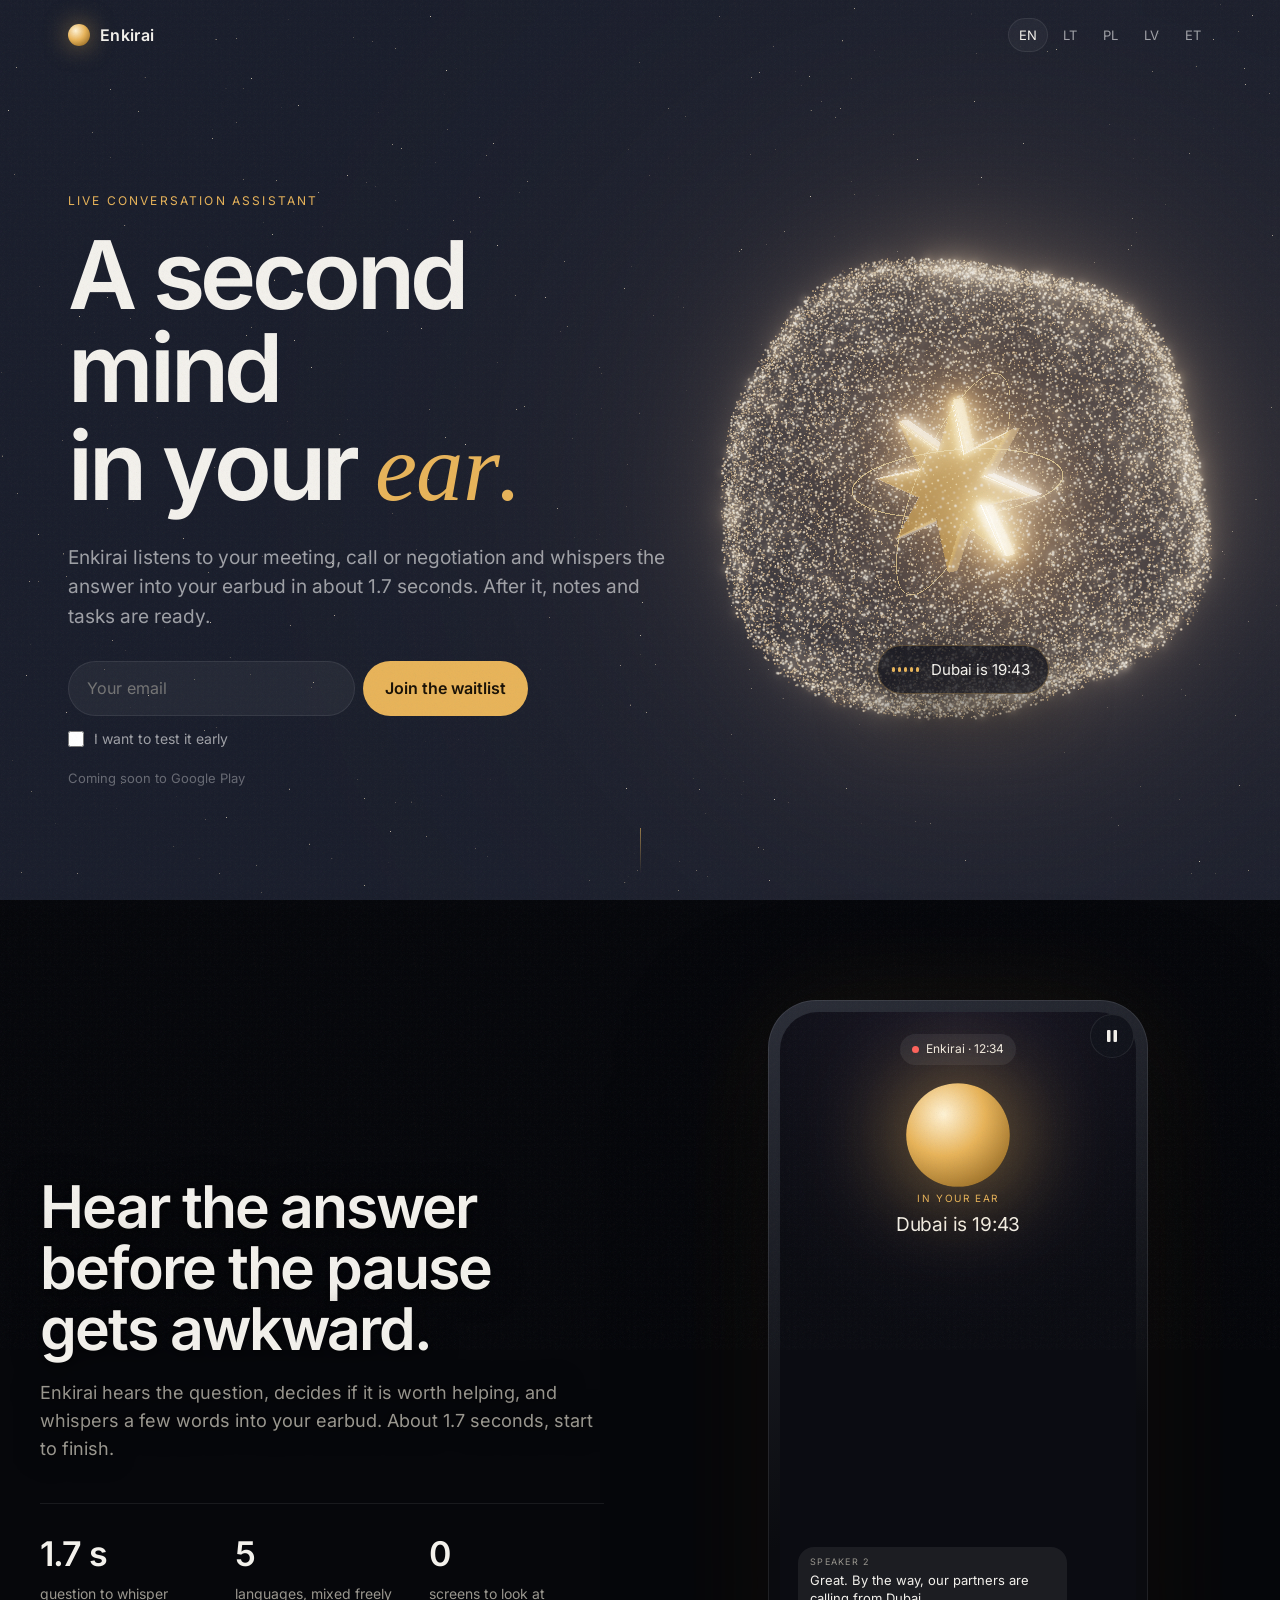
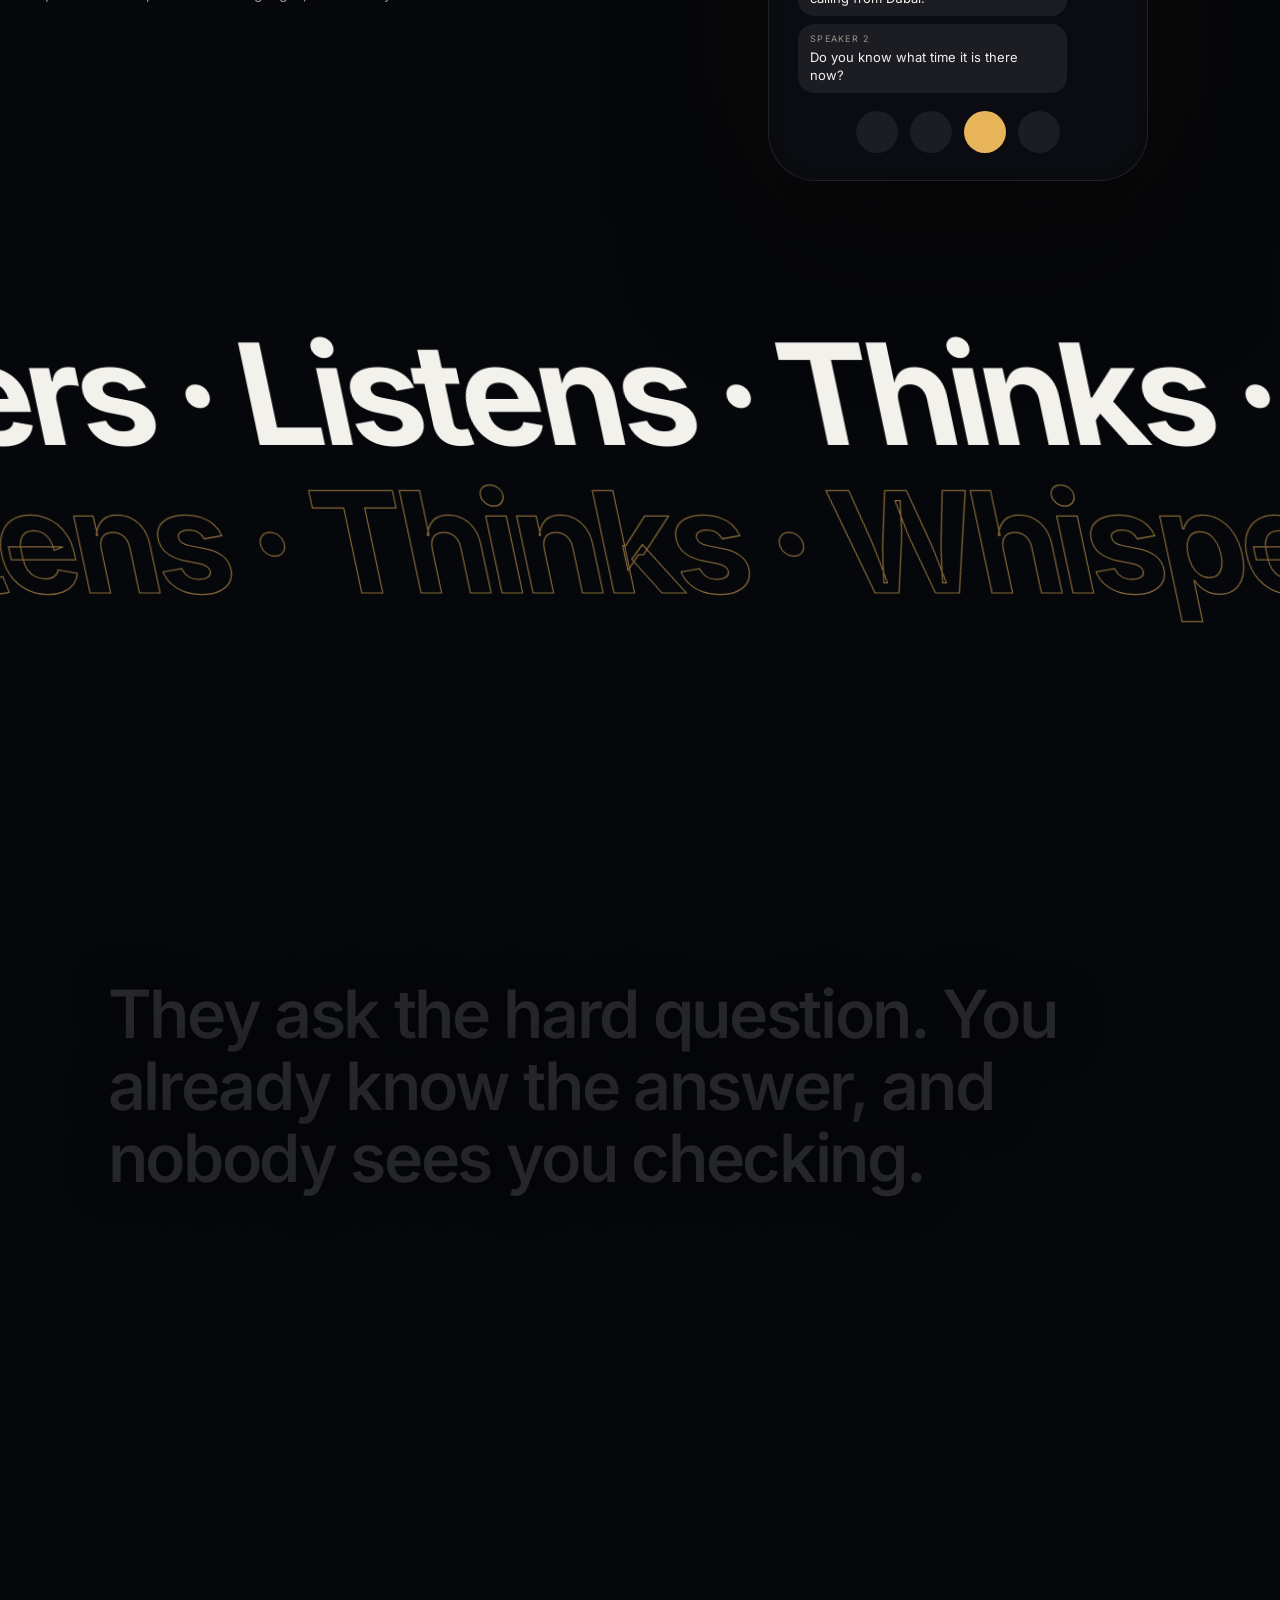
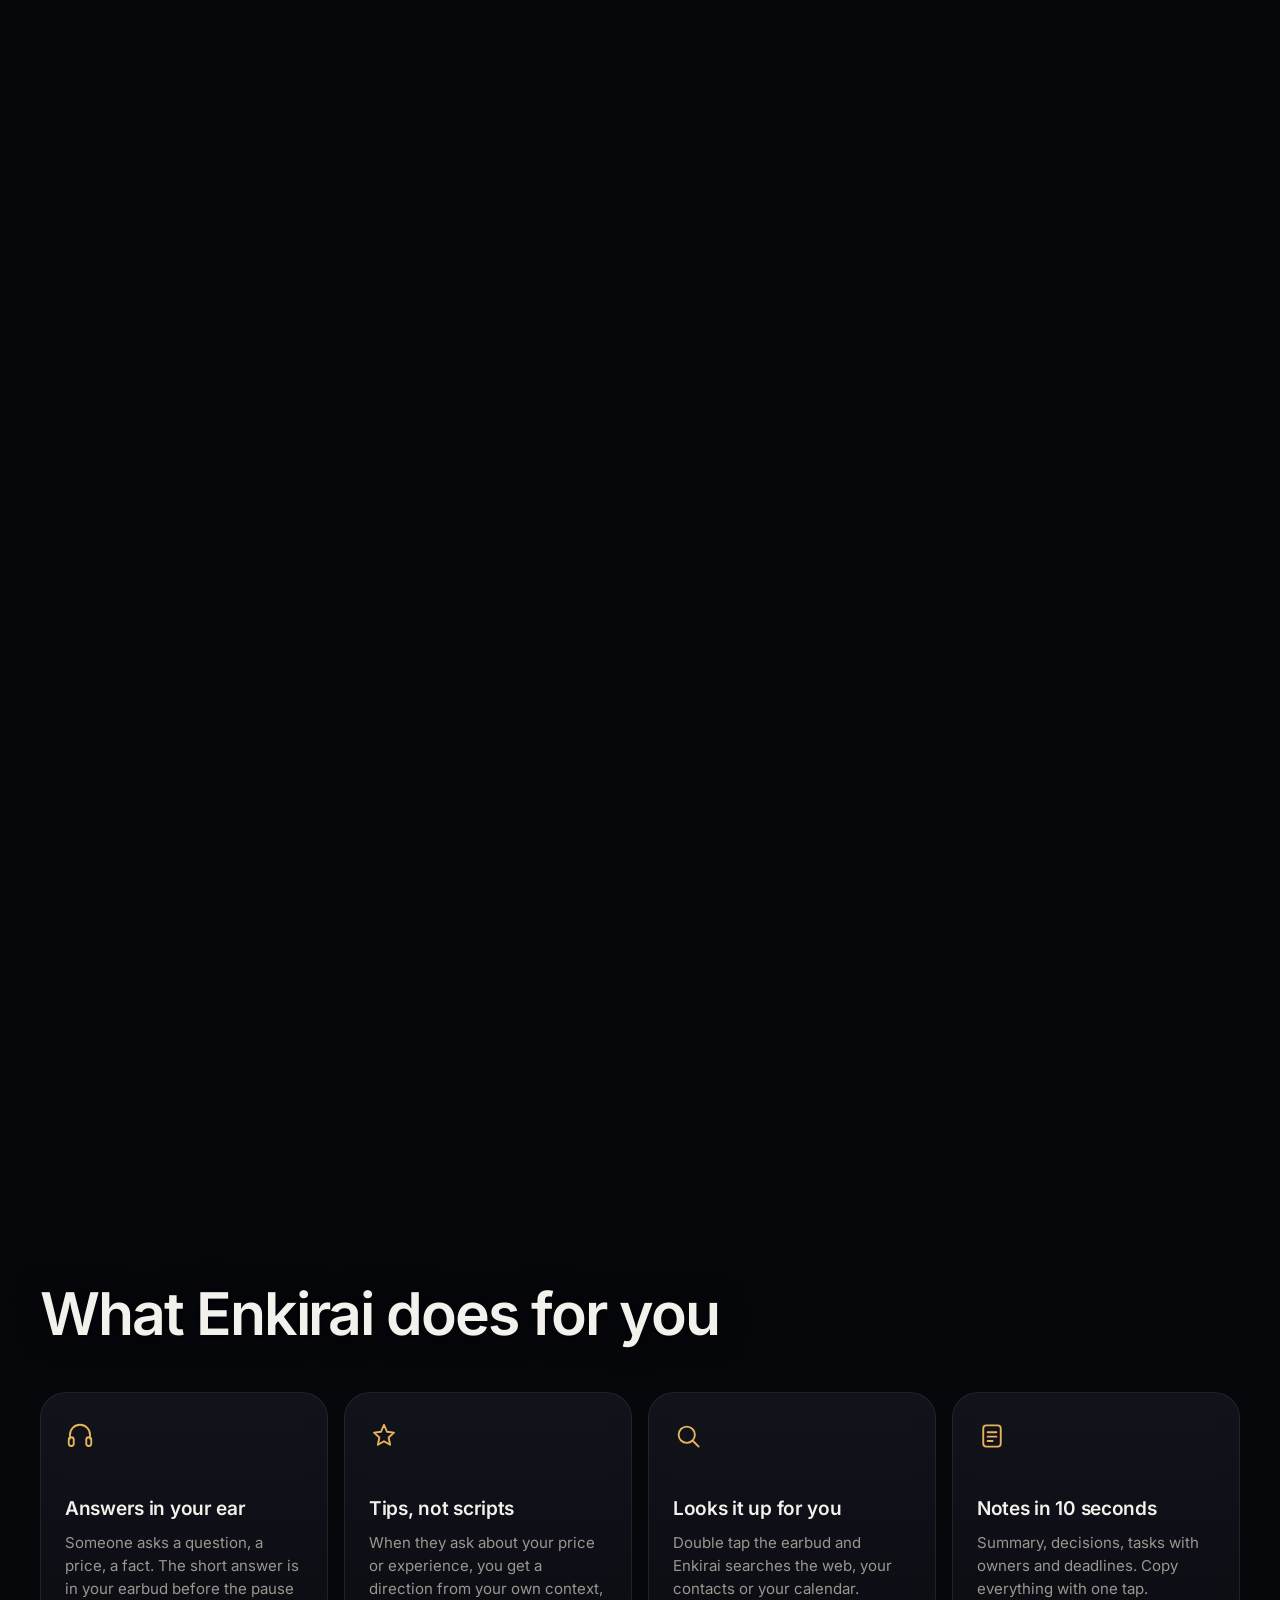
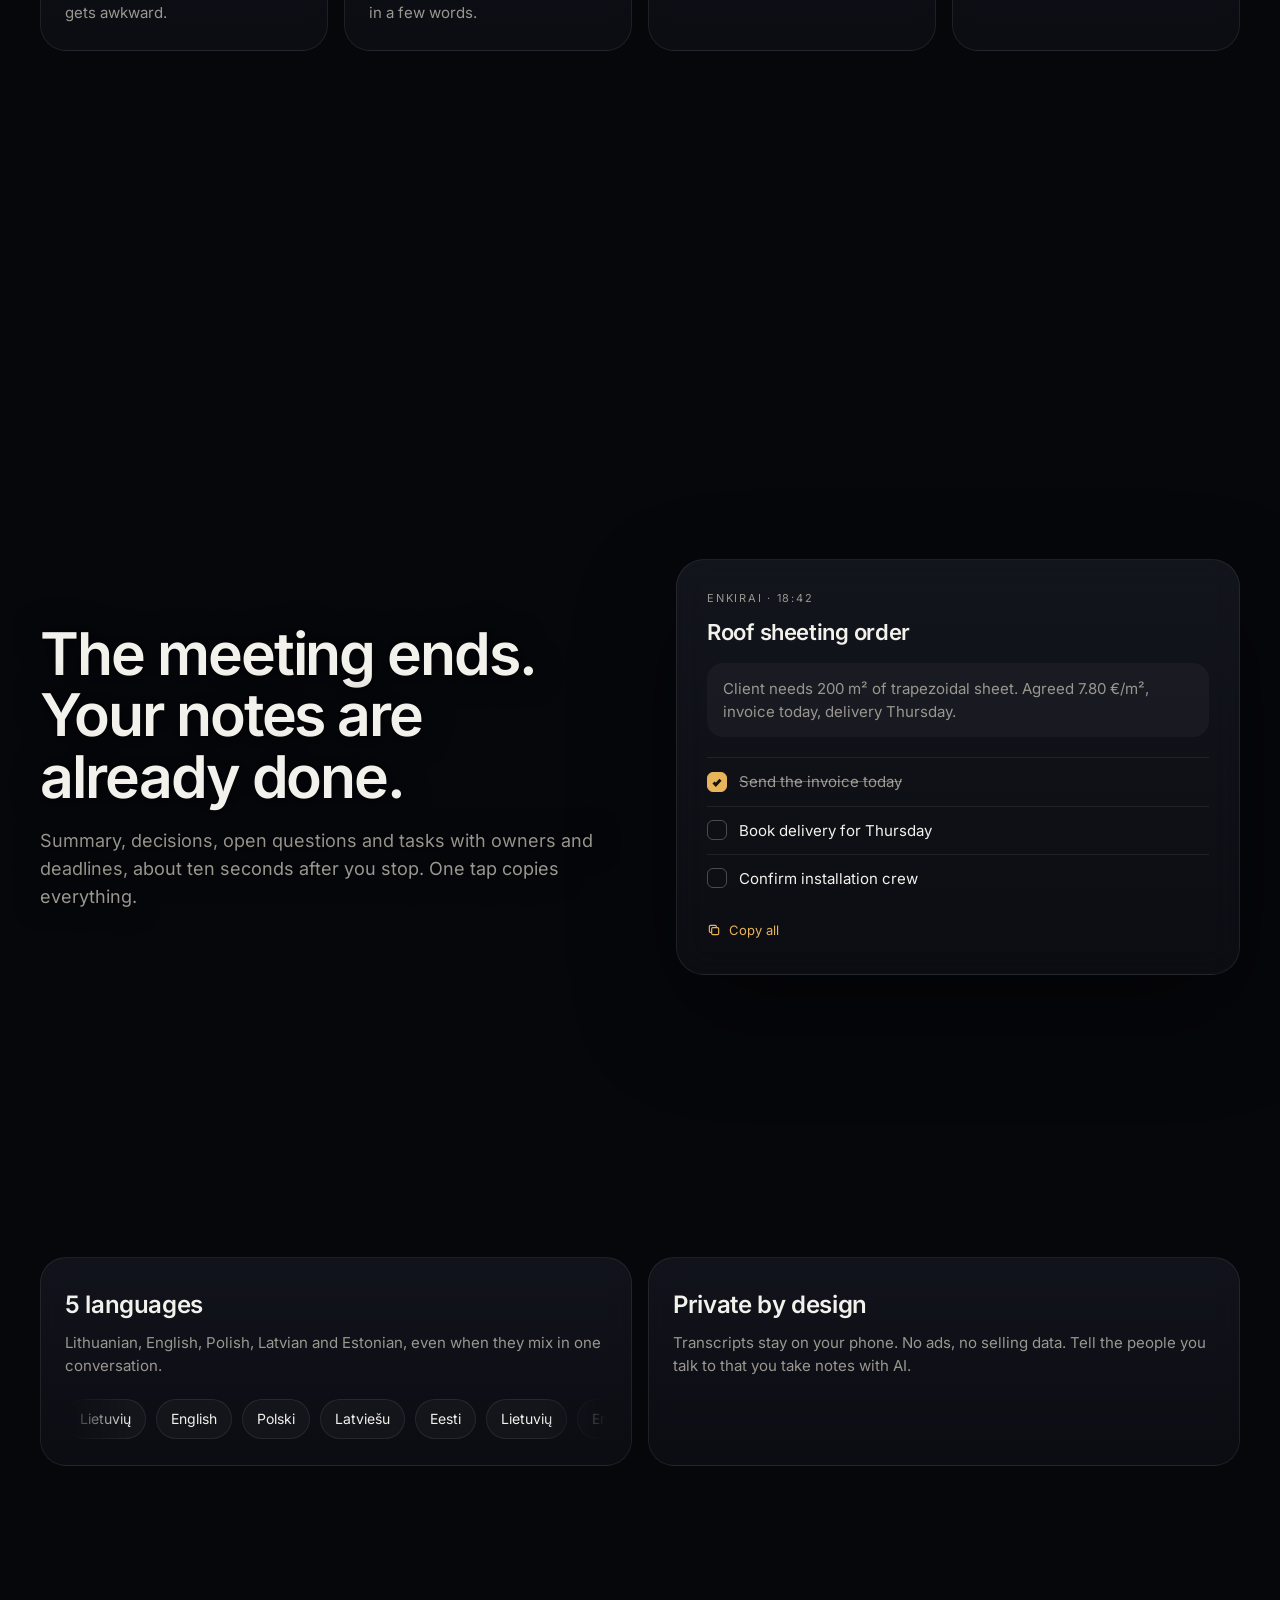
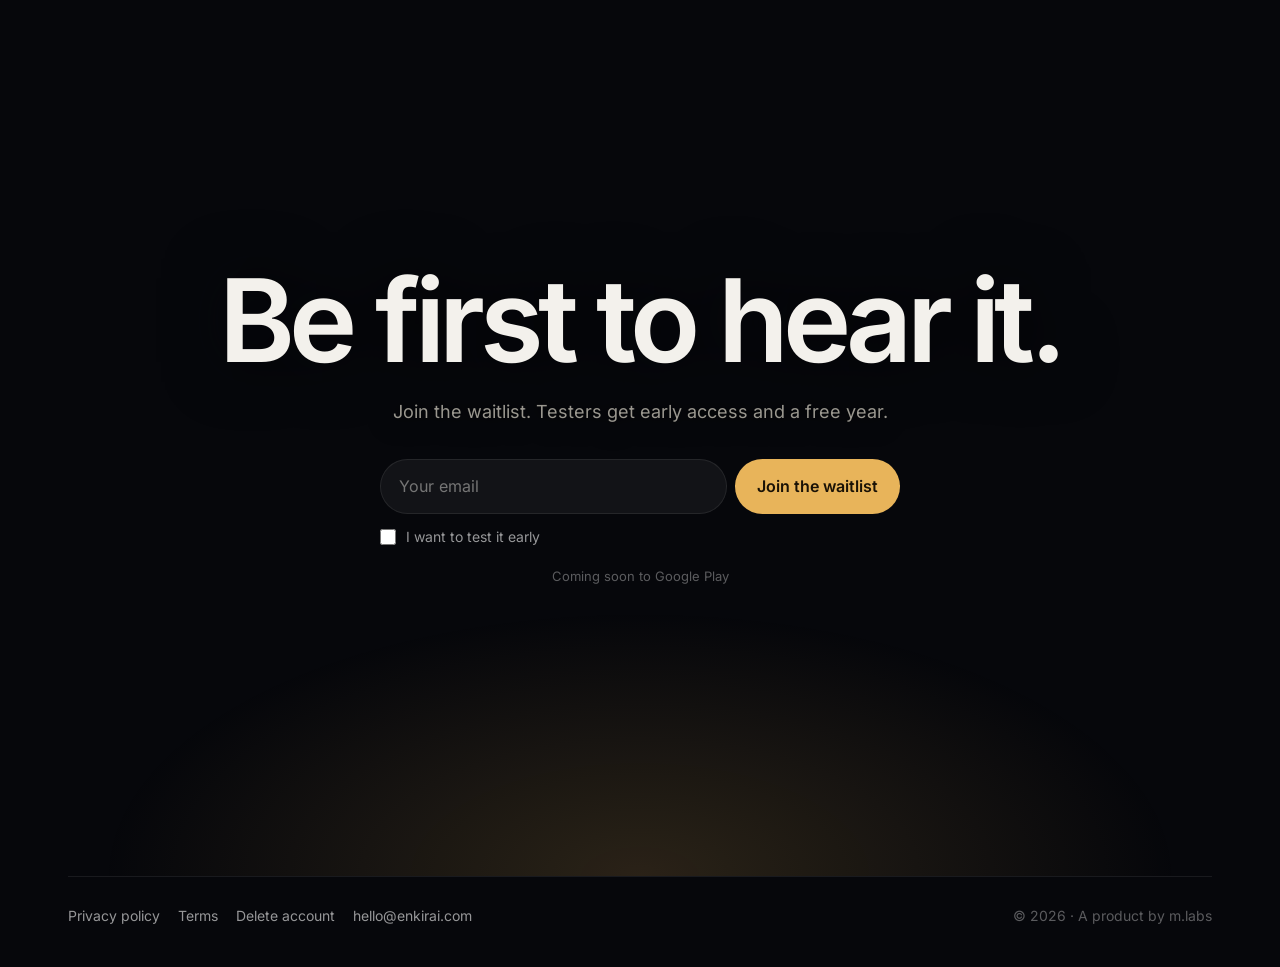
==== commit ccf6f394: "3D site: particle world that morphs per section, gold star, bloom, smooth scroll, cursor, reveals, v" ====
--- a/index.html
+++ b/index.html
@@ -3,50 +3,48 @@
 <meta name="description" content="Enkirai listens to your conversation and whispers answers and tips into your earbud, then gives you notes and tasks."><meta name="theme-color" content="#07080c">
 <meta property="og:title" content="Enkirai: a second mind in your ear"><meta property="og:description" content="Enkirai listens to your conversation and whispers answers and tips into your earbud, then gives you notes and tasks.">
 <meta property="og:image" content="https://enkirai.com/img/og.png"><meta property="og:url" content="https://enkirai.com/">
-<link rel="icon" href="/img/icon.png"><link rel="alternate" hreflang="en" href="https://enkirai.com/"><link rel="alternate" hreflang="lt" href="https://enkirai.com/lt/"><link rel="alternate" hreflang="pl" href="https://enkirai.com/pl/"><link rel="alternate" hreflang="lv" href="https://enkirai.com/lv/"><link rel="alternate" hreflang="et" href="https://enkirai.com/et/"><link rel="stylesheet" href="/style.css"></head><body><a class="skip" href="#main">Join the waitlist</a>
+<link rel="icon" href="/img/icon.png"><link rel="alternate" hreflang="en" href="https://enkirai.com/"><link rel="alternate" hreflang="lt" href="https://enkirai.com/lt/"><link rel="alternate" hreflang="pl" href="https://enkirai.com/pl/"><link rel="alternate" hreflang="lv" href="https://enkirai.com/lv/"><link rel="alternate" hreflang="et" href="https://enkirai.com/et/"><link rel="stylesheet" href="/style.css"></head><body><canvas id="world" aria-hidden="true"></canvas><div class="grain" aria-hidden="true"></div><div class="progress" aria-hidden="true"><i></i></div>
+<a class="skip" href="#main">Join the waitlist</a>
 <header class="topbar" id="top"><nav><a class="logo" href="/"><span class="orb"></span>Enkirai</a><div class="langs"><a class="on" href="/">EN</a><a class="" href="/lt/">LT</a><a class="" href="/pl/">PL</a><a class="" href="/lv/">LV</a><a class="" href="/et/">ET</a></div></nav></header>
 <main id="main">
-<section class="scr" aria-label="Enkirai"><div class="wrap hero2">
- <div><div class="eyebrow fade">Live conversation assistant</div><h1><span class="ln"><span>A second mind</span></span><span class="ln"><span>in your <em class="s">ear.</em></span></span></h1>
- <p class="sub fade d1">Enkirai listens to your meeting, call or negotiation and whispers the answer into your earbud in about 1.7 seconds. After it, notes and tasks are ready.</p><div class="fade d2"><form id="w1" class="wl"><div class="row"><input type="email" name="email" required placeholder="Your email" autocomplete="email" aria-label="Your email"><button>Join the waitlist</button></div>
+<section class="scr" aria-label="Enkirai" data-shape="sphere" data-mesh="1"><div class="wrap hero2">
+ <div><div class="eyebrow fade">Live conversation assistant</div><h1 data-split><span class="ln"><span>A second mind</span></span><span class="ln"><span>in your <em class="s">ear.</em></span></span></h1>
+ <p class="sub fade d1">Enkirai listens to your meeting, call or negotiation and whispers the answer into your earbud in about 1.7 seconds. After it, notes and tasks are ready.</p><div class="fade d2"><form id="w1" class="wl"><div class="row"><input type="email" name="email" required placeholder="Your email" autocomplete="email" aria-label="Your email"><button data-magnet>Join the waitlist</button></div>
 <label class="chk"><input type="checkbox" name="test">I want to test it early</label><div class="msg2" aria-live="polite"></div></form></div><div class="soon fade d3">Coming soon to Google Play</div></div>
- <div class="orbstage" aria-hidden="true"><div class="orbfx" id="orb"></div>
+ <div class="orbstage" aria-hidden="true" data-anchor><div class="orbfx fallback"></div>
   <div class="whisper idle"><span class="wave"><i></i><i></i><i></i><i></i><i></i></span><span class="w-txt"></span></div></div>
 </div><span class="scrollcue" aria-hidden="true"></span></section>
 
-<section class="scr"><div class="wrap demo">
- <div><h2 class="big">Hear the answer before the pause gets awkward.</h2><p class="lead">Enkirai hears the question, decides if it is worth helping, and whispers a few words into your earbud. About 1.7 seconds, start to finish.</p><div class="stats"><div><b>1.7 s</b><span>question to whisper</span></div><div><b>5</b><span>languages, mixed freely</span></div><div><b>0</b><span>screens to look at</span></div></div></div>
- <div class="device" id="dev"><button class="demo-pause" id="dp" aria-label="Pause demo" data-pause="Pause demo" data-play="Play demo"><svg viewBox="0 0 16 16"><rect x="3" y="2" width="3.5" height="12" rx="1"/><rect x="9.5" y="2" width="3.5" height="12" rx="1"/></svg></button>
+<section class="scr" data-shape="wave" data-alpha=".5" data-dy="-2.3"><div class="wrap demo">
+ <div class="rv"><h2 class="big">Hear the answer before the pause gets awkward.</h2><p class="lead">Enkirai hears the question, decides if it is worth helping, and whispers a few words into your earbud. About 1.7 seconds, start to finish.</p><div class="stats rv"><div><b data-count="1.7 s">1.7 s</b><span>question to whisper</span></div><div><b data-count="5">5</b><span>languages, mixed freely</span></div><div><b data-count="0">0</b><span>screens to look at</span></div></div></div>
+ <div class="device" id="dev" data-anchor><button class="demo-pause" id="dp" aria-label="Pause demo" data-pause="Pause demo" data-play="Play demo"><svg viewBox="0 0 16 16"><rect x="3" y="2" width="3.5" height="12" rx="1"/><rect x="9.5" y="2" width="3.5" height="12" rx="1"/></svg></button>
   <div class="screen"><div class="pill"><i></i>Enkirai · 12:34</div><div class="morb"></div>
   <div class="mtip" id="mt"><small>In your ear</small><span>…</span></div><div class="feed" id="fd"></div>
   <div class="mctl"><span></span><span></span><span class="on"></span><span></span></div></div></div>
 </div></section>
 
-<section class="stmt" aria-label="They ask the hard question. You already know the answer, and nobody sees you checking."><div class="stick"><div class="wrap"><p id="st"><span class="w">They</span> <span class="w">ask</span> <span class="w">the</span> <span class="w">hard</span> <span class="w">question.</span> <span class="w">You</span> <span class="w">already</span> <span class="w">know</span> <span class="w">the</span> <span class="w">answer,</span> <span class="w">and</span> <span class="w">nobody</span> <span class="w g">sees</span> <span class="w g">you</span> <span class="w g">checking.</span></p></div></div></section>
+<section class="vmarq" aria-hidden="true"><div class="track">Listens · Thinks · Whispers · Listens · Thinks · Whispers · Listens · Thinks · Whispers · Listens · Thinks · Whispers · Listens · Thinks · Whispers · Listens · Thinks · Whispers · </div><div class="track o">Listens · Thinks · Whispers · Listens · Thinks · Whispers · Listens · Thinks · Whispers · Listens · Thinks · Whispers · Listens · Thinks · Whispers · Listens · Thinks · Whispers · </div></section>
 
-<section class="scr"><div class="wrap feat"><h2 class="big">What Enkirai does for you</h2><div class="fgrid"><div class="fcard"><svg viewBox="0 0 24 24"><path d="M4 14v-3a8 8 0 0 1 16 0v3"/><rect x="3" y="13" width="4" height="7" rx="2"/><rect x="17" y="13" width="4" height="7" rx="2"/></svg><h3>Answers in your ear</h3><p>Someone asks a question, a price, a fact. The short answer is in your earbud before the pause gets awkward.</p></div><div class="fcard"><svg viewBox="0 0 24 24"><path d="M12 3l2.4 5.6L20 9.3l-4.3 3.9 1.2 5.8L12 16.2 7.1 19l1.2-5.8L4 9.3l5.6-.7z"/></svg><h3>Tips, not scripts</h3><p>When they ask about your price or experience, you get a direction from your own context, in a few words.</p></div><div class="fcard"><svg viewBox="0 0 24 24"><circle cx="11" cy="11" r="6.5"/><path d="M16 16l4.5 4.5"/></svg><h3>Looks it up for you</h3><p>Double tap the earbud and Enkirai searches the web, your contacts or your calendar.</p></div><div class="fcard"><svg viewBox="0 0 24 24"><rect x="5" y="3.5" width="14" height="17" rx="2.5"/><path d="M8.5 9h7M8.5 12.5h7M8.5 16h4"/></svg><h3>Notes in 10 seconds</h3><p>Summary, decisions, tasks with owners and deadlines. Copy everything with one tap.</p></div></div></div></section>
+<section class="stmt" data-shape="galaxy" data-alpha=".42" aria-label="They ask the hard question. You already know the answer, and nobody sees you checking."><div class="stick"><div class="wrap"><p id="st"><span class="w">They</span> <span class="w">ask</span> <span class="w">the</span> <span class="w">hard</span> <span class="w">question.</span> <span class="w">You</span> <span class="w">already</span> <span class="w">know</span> <span class="w">the</span> <span class="w">answer,</span> <span class="w">and</span> <span class="w">nobody</span> <span class="w g">sees</span> <span class="w g">you</span> <span class="w g">checking.</span></p></div></div></section>
 
-<section class="scr"><div class="wrap notes">
- <div><h2 class="big">The meeting ends. Your notes are already done.</h2><p class="lead">Summary, decisions, open questions and tasks with owners and deadlines, about ten seconds after you stop. One tap copies everything.</p></div>
- <div class="ncard" id="nc"><div class="eb">Enkirai · 18:42</div><h4>Roof sheeting order</h4><div class="sum">Client needs 200 m² of trapezoidal sheet. Agreed 7.80 €/m², invoice today, delivery Thursday.</div><div class="task"><span class="box"><svg viewBox="0 0 12 12"><path d="M2.5 6.5l2.3 2.3L9.5 3.8"/></svg></span><span>Send the invoice today</span></div><div class="task"><span class="box"><svg viewBox="0 0 12 12"><path d="M2.5 6.5l2.3 2.3L9.5 3.8"/></svg></span><span>Book delivery for Thursday</span></div><div class="task"><span class="box"><svg viewBox="0 0 12 12"><path d="M2.5 6.5l2.3 2.3L9.5 3.8"/></svg></span><span>Confirm installation crew</span></div>
+<section class="scr" data-shape="star" data-alpha=".55" data-scale="1.25"><div class="wrap feat"><h2 class="big rv"><span>What Enkirai does for you</span></h2><div class="fgrid rv" data-anchor><div class="fcard"><svg viewBox="0 0 24 24"><path d="M4 14v-3a8 8 0 0 1 16 0v3"/><rect x="3" y="13" width="4" height="7" rx="2"/><rect x="17" y="13" width="4" height="7" rx="2"/></svg><h3>Answers in your ear</h3><p>Someone asks a question, a price, a fact. The short answer is in your earbud before the pause gets awkward.</p></div><div class="fcard"><svg viewBox="0 0 24 24"><path d="M12 3l2.4 5.6L20 9.3l-4.3 3.9 1.2 5.8L12 16.2 7.1 19l1.2-5.8L4 9.3l5.6-.7z"/></svg><h3>Tips, not scripts</h3><p>When they ask about your price or experience, you get a direction from your own context, in a few words.</p></div><div class="fcard"><svg viewBox="0 0 24 24"><circle cx="11" cy="11" r="6.5"/><path d="M16 16l4.5 4.5"/></svg><h3>Looks it up for you</h3><p>Double tap the earbud and Enkirai searches the web, your contacts or your calendar.</p></div><div class="fcard"><svg viewBox="0 0 24 24"><rect x="5" y="3.5" width="14" height="17" rx="2.5"/><path d="M8.5 9h7M8.5 12.5h7M8.5 16h4"/></svg><h3>Notes in 10 seconds</h3><p>Summary, decisions, tasks with owners and deadlines. Copy everything with one tap.</p></div></div></div></section>
+
+<section class="scr" data-shape="rings" data-alpha=".85"><div class="wrap notes">
+ <div class="rv"><h2 class="big">The meeting ends. Your notes are already done.</h2><p class="lead">Summary, decisions, open questions and tasks with owners and deadlines, about ten seconds after you stop. One tap copies everything.</p></div>
+ <div class="ncard" id="nc" data-anchor><div class="eb">Enkirai · 18:42</div><h4>Roof sheeting order</h4><div class="sum">Client needs 200 m² of trapezoidal sheet. Agreed 7.80 €/m², invoice today, delivery Thursday.</div><div class="task"><span class="box"><svg viewBox="0 0 12 12"><path d="M2.5 6.5l2.3 2.3L9.5 3.8"/></svg></span><span>Send the invoice today</span></div><div class="task"><span class="box"><svg viewBox="0 0 12 12"><path d="M2.5 6.5l2.3 2.3L9.5 3.8"/></svg></span><span>Book delivery for Thursday</span></div><div class="task"><span class="box"><svg viewBox="0 0 12 12"><path d="M2.5 6.5l2.3 2.3L9.5 3.8"/></svg></span><span>Confirm installation crew</span></div>
  <div class="copyall"><svg width="14" height="14" viewBox="0 0 24 24" fill="none" stroke="currentColor" stroke-width="2"><rect x="8" y="8" width="12" height="12" rx="2"/><path d="M16 8V6a2 2 0 0 0-2-2H6a2 2 0 0 0-2 2v8a2 2 0 0 0 2 2h2"/></svg>Copy all</div></div>
 </div></section>
 
-<section><div class="wrap band2">
+<section><div class="wrap band2 rv">
  <div class="fcard"><h3>5 languages</h3><p>Lithuanian, English, Polish, Latvian and Estonian, even when they mix in one conversation.</p><div class="marq" aria-hidden="true"><div><span>Lietuvių</span> <span>English</span> <span>Polski</span> <span>Latviešu</span> <span>Eesti</span> <span>Lietuvių</span> <span>English</span> <span>Polski</span> <span>Latviešu</span> <span>Eesti</span> <span>Lietuvių</span> <span>English</span> <span>Polski</span> <span>Latviešu</span> <span>Eesti</span> <span>Lietuvių</span> <span>English</span> <span>Polski</span> <span>Latviešu</span> <span>Eesti</span></div></div></div>
  <div class="fcard"><h3>Private by design</h3><p>Transcripts stay on your phone. No ads, no selling data. Tell the people you talk to that you take notes with AI.</p></div>
 </div></section>
 
-<section class="scr"><div class="glow"></div><div class="wrap close2"><h2>Be first to hear it.</h2><p class="lead">Join the waitlist. Testers get early access and a free year.</p><form id="w2" class="wl"><div class="row"><input type="email" name="email" required placeholder="Your email" autocomplete="email" aria-label="Your email"><button>Join the waitlist</button></div>
+<section class="scr" data-shape="burst" data-alpha=".38" data-mesh="1.25"><div class="glow"></div><div class="wrap close2 rv"><h2 data-anchor>Be first to hear it.</h2><p class="lead">Join the waitlist. Testers get early access and a free year.</p><form id="w2" class="wl"><div class="row"><input type="email" name="email" required placeholder="Your email" autocomplete="email" aria-label="Your email"><button data-magnet>Join the waitlist</button></div>
 <label class="chk"><input type="checkbox" name="test">I want to test it early</label><div class="msg2" aria-live="polite"></div></form><div class="soon">Coming soon to Google Play</div></div></section>
 </main><div class="wrap"><footer><div><a href="/privacy/">Privacy policy</a><a href="/terms/">Terms</a><a href="/delete/">Delete account</a><a href="mailto:hello@enkirai.com">hello@enkirai.com</a></div><div>© 2026 · A product by m.labs</div></footer></div>
 <script type="module">
 const RM = matchMedia('(prefers-reduced-motion: reduce)').matches;
-// header turns solid after the hero
-const tb=document.getElementById('top');addEventListener('scroll',()=>tb.classList.toggle('solid',scrollY>40),{passive:true});
-// the orb: live shader when WebGL is there, a painted orb otherwise
-const orb=document.getElementById('orb');
-import('/assets/effects/fx.js').then(m=>m.default.mount(orb,'orb-sphere',{palette:{bg:'#06070b',surface:'#11131b',ink:'#f3f1ec',muted:'#9a978f',accent:'#e8b45a',accentInk:'#1a1206'},seed:7,params:{speed:0.08,size:0.34,orbX:0.5,orbY:0.5,glow:0.5,pulse:0.25,calm:0,stars:90}})).catch(()=>orb.classList.add('fallback'));
 // waitlist forms
 const OK="You're on the list. We'll write when it's ready.",DUP="You're already on the list.",ERR="Something went wrong. Try again.";
 document.querySelectorAll('form.wl').forEach(f=>f.addEventListener('submit',async ev=>{ev.preventDefault();const m=f.querySelector('.msg2');m.textContent='…';
@@ -73,6 +71,4 @@
 // notes: tasks tick themselves off in a loop while the card is on screen
 const tk=[...document.querySelectorAll('.task')];let ti=0,vis=false;new IntersectionObserver(es=>vis=es[0].isIntersecting).observe(document.getElementById('nc'));
 if(RM)tk.forEach(t=>t.classList.add('done'));else setInterval(()=>{if(!vis||paused)return;if(ti<tk.length)tk[ti++].classList.add('done');else{tk.forEach(t=>t.classList.remove('done'));ti=0;}},1100);
-// card glow follows the pointer
-document.querySelectorAll('.fcard').forEach(c=>c.addEventListener('pointermove',ev=>{const r=c.getBoundingClientRect();c.style.setProperty('--mx',(ev.clientX-r.left)+'px');c.style.setProperty('--my',(ev.clientY-r.top)+'px');}));
-</script></body></html>+</script><script type="module" src="/assets/site.js"></script></body></html>
--- a/style.css
+++ b/style.css
@@ -150,6 +150,39 @@
 button:active{transform:translateY(1px) scale(.985)}
 :focus-visible{outline:2px solid var(--accent);outline-offset:2px}
 .skip{position:absolute;left:-9999px}.skip:focus{left:16px;top:16px;z-index:99;background:var(--surface);padding:10px 14px;border-radius:10px}
+/* ---- 3D world + motion layer ---- */
+#world{position:fixed;inset:0;width:100vw;height:100vh;z-index:0;display:block;opacity:0;transition:opacity 1.4s var(--ease)}
+.world-on #world{opacity:1}
+.topbar,main,footer{position:relative;z-index:2}.topbar{position:fixed}
+.world-on .orbfx{opacity:0;transition:opacity 1s}
+.orbfx{transition:opacity 1s}
+.grain{position:fixed;inset:-50%;z-index:3;pointer-events:none;opacity:.06;background-image:url("data:image/svg+xml,%3Csvg xmlns='http://www.w3.org/2000/svg' width='160' height='160'%3E%3Cfilter id='n'%3E%3CfeTurbulence baseFrequency='.85' numOctaves='2' stitchTiles='stitch'/%3E%3C/filter%3E%3Crect width='100%25' height='100%25' filter='url(%23n)'/%3E%3C/svg%3E");animation:grain 1s steps(6) infinite}
+@keyframes grain{0%{transform:translate(0,0)}20%{transform:translate(-3%,2%)}40%{transform:translate(2%,-3%)}60%{transform:translate(-2%,-1%)}80%{transform:translate(3%,3%)}100%{transform:translate(0,0)}}
+.progress{position:fixed;inset:0 0 auto;height:2px;z-index:60;pointer-events:none}
+.progress i{display:block;height:100%;background:linear-gradient(90deg,#b7802c,var(--accent),#fff0c9);transform-origin:0 50%;transform:scaleX(0);box-shadow:0 0 12px rgba(232,180,90,.8)}
+.rv>*{opacity:0;transform:translateY(34px);filter:blur(8px);transition:opacity 1s var(--enter),transform 1.1s var(--enter),filter 1s var(--enter);transition-delay:calc(var(--i,0)*90ms)}
+.rv.in>*{opacity:1;transform:none;filter:none}
+h1.split .ln>span{transform:none!important;animation:none!important}
+h1.split .wd{display:inline-block;white-space:nowrap}
+h1.split .ch{display:inline-block;opacity:0;transform:translateY(.55em) rotateX(-80deg) scale(.9);filter:blur(10px);transform-origin:50% 100%;animation:chin .9s var(--enter) forwards;animation-delay:var(--d)}
+@keyframes chin{to{opacity:1;transform:none;filter:none}}
+.hero2 h1 em.s{background:linear-gradient(100deg,#f6d79b,#e8b45a 40%,#fff3d6 55%,#e8b45a 70%);-webkit-background-clip:text;background-clip:text;color:transparent;background-size:250% 100%;animation:shine 5s linear infinite}
+.hero2 h1.split em.s{background:none;color:var(--accent);animation:none}
+h2.big,.lead,.close2 .lead{text-shadow:0 0 30px rgba(6,7,11,.9),0 0 8px rgba(6,7,11,.7)}
+@keyframes shine{to{background-position:-250% 0}}
+.vmarq{position:relative;z-index:2;overflow:hidden;padding:40px 0 20px;white-space:nowrap;pointer-events:none}
+.vmarq .track{display:inline-block;font-size:clamp(64px,11vw,170px);font-weight:700;letter-spacing:-.05em;line-height:1.05;will-change:transform;color:var(--ink)}
+.vmarq .track.o{display:block;color:transparent;-webkit-text-stroke:1.2px rgba(232,180,90,.55)}
+.cur-dot,.cur-ring{position:fixed;left:0;top:0;z-index:100;pointer-events:none;border-radius:50%;opacity:0;transition:opacity .3s}
+.has-cur .cur-dot,.has-cur .cur-ring{opacity:1}
+.cur-dot{width:6px;height:6px;margin:-3px 0 0 -3px;background:var(--accent);box-shadow:0 0 12px var(--accent)}
+.cur-ring{width:38px;height:38px;margin:-19px 0 0 -19px;border:1px solid rgba(232,180,90,.55);transition:opacity .3s,width .3s var(--ease),height .3s var(--ease),margin .3s var(--ease),background .3s}
+.cur-ring.big{width:70px;height:70px;margin:-35px 0 0 -35px;background:rgba(232,180,90,.08)}
+[data-magnet]{transition:transform .35s var(--enter)!important}
+.fcard{transition:transform .4s var(--enter),border-color .2s,box-shadow .3s;transform-style:preserve-3d;background:linear-gradient(180deg,rgba(20,22,31,.82),rgba(13,14,20,.82));backdrop-filter:blur(14px)}
+.ncard{background:linear-gradient(180deg,rgba(21,23,31,.86),rgba(13,14,20,.86));backdrop-filter:blur(16px)}
+.close2 h2{text-shadow:0 0 60px rgba(6,7,11,.8)}
+.stmt p{text-shadow:0 0 40px rgba(6,7,11,.85)}
 @media (max-width:960px){.hero2,.demo,.notes{grid-template-columns:1fr}.orbstage{justify-self:center;max-width:440px}.fgrid{grid-template-columns:1fr 1fr}.band2{grid-template-columns:1fr}.demo{gap:48px}.hero2{padding-top:110px}}
 @media (max-width:560px){.fgrid{grid-template-columns:1fr}.stats b{font-size:26px}.whisper{font-size:13px}.stmt{height:180vh}}
-@media (prefers-reduced-motion:reduce){*,*::before{animation:none!important;transition:none!important}.hero2 h1 .ln>span,.fade,.orbstage{transform:none;opacity:1}.stmt .w{color:var(--ink)}.marq div{transform:none}}
+@media (prefers-reduced-motion:reduce){*,*::before{animation:none!important;transition:none!important}.rv>*{opacity:1;transform:none;filter:none}.grain{display:none}.hero2 h1 .ln>span,.fade,.orbstage{transform:none;opacity:1}.stmt .w{color:var(--ink)}.marq div{transform:none}}
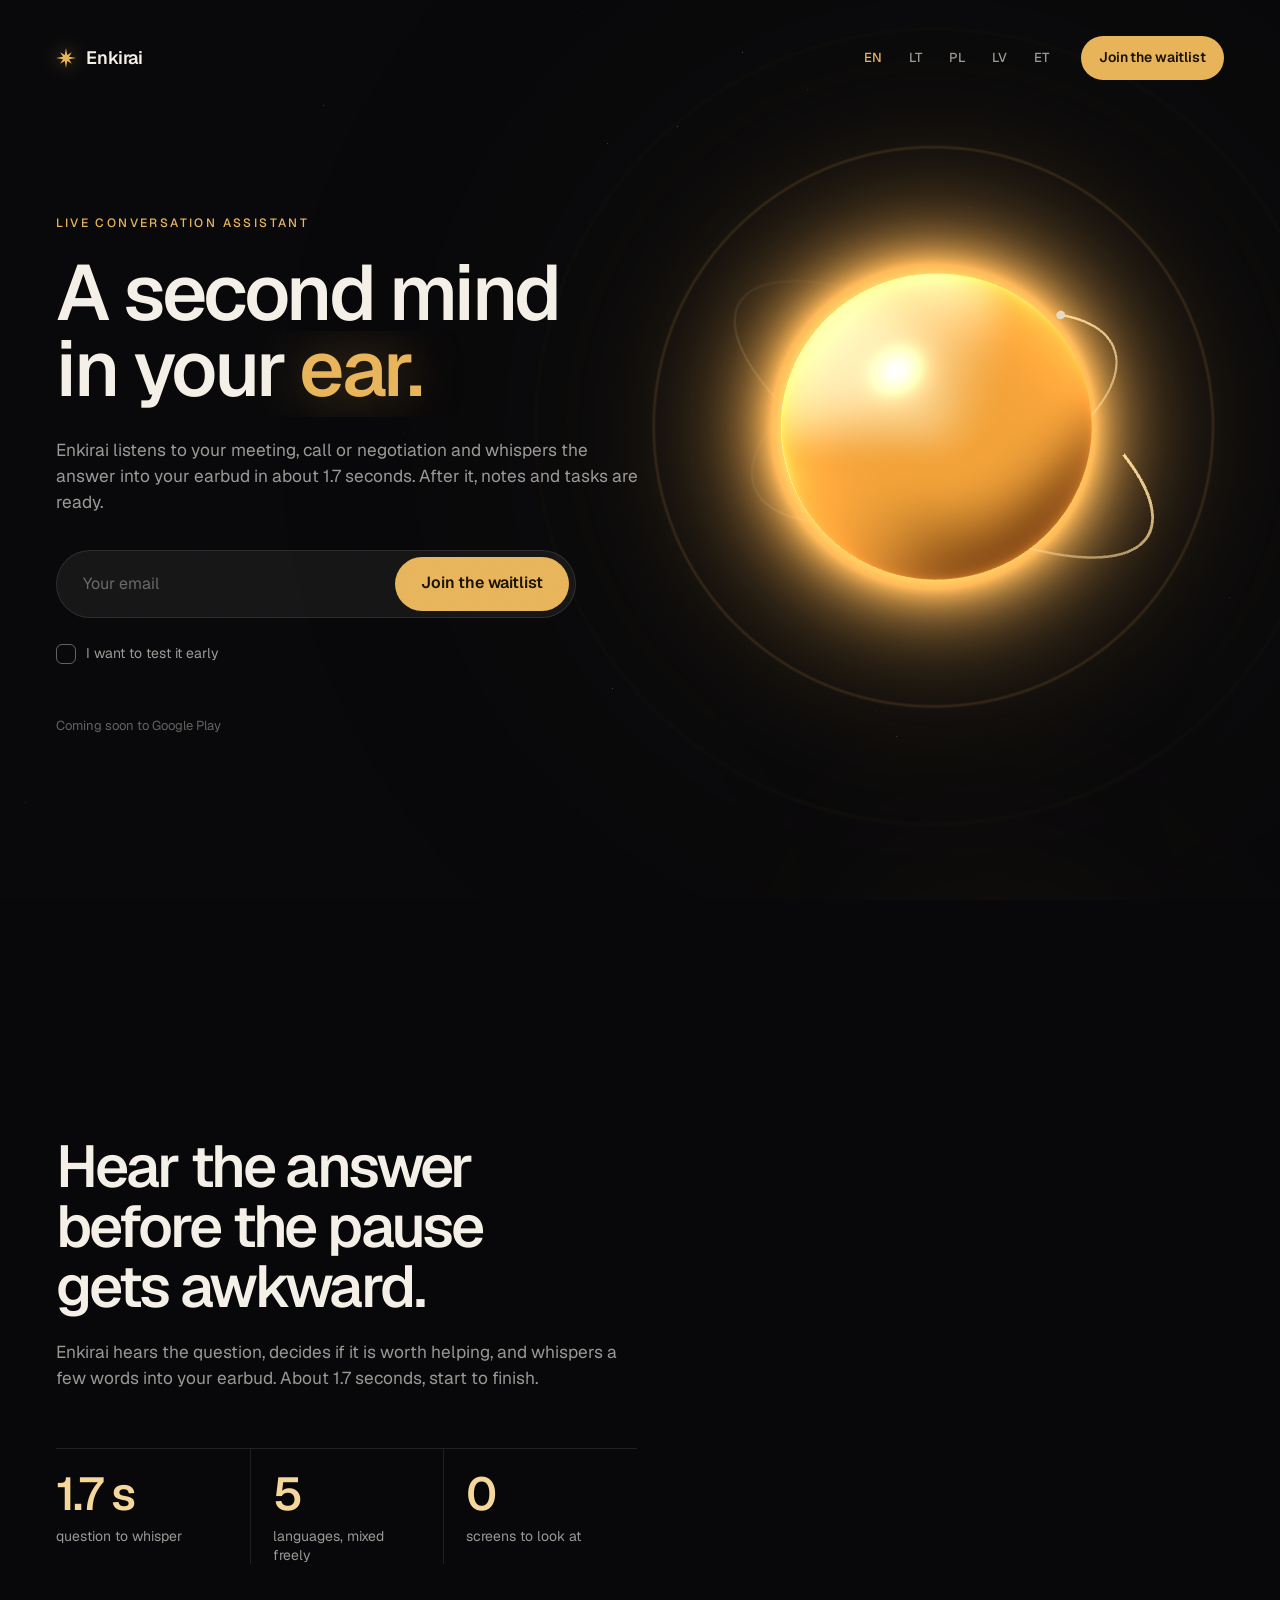
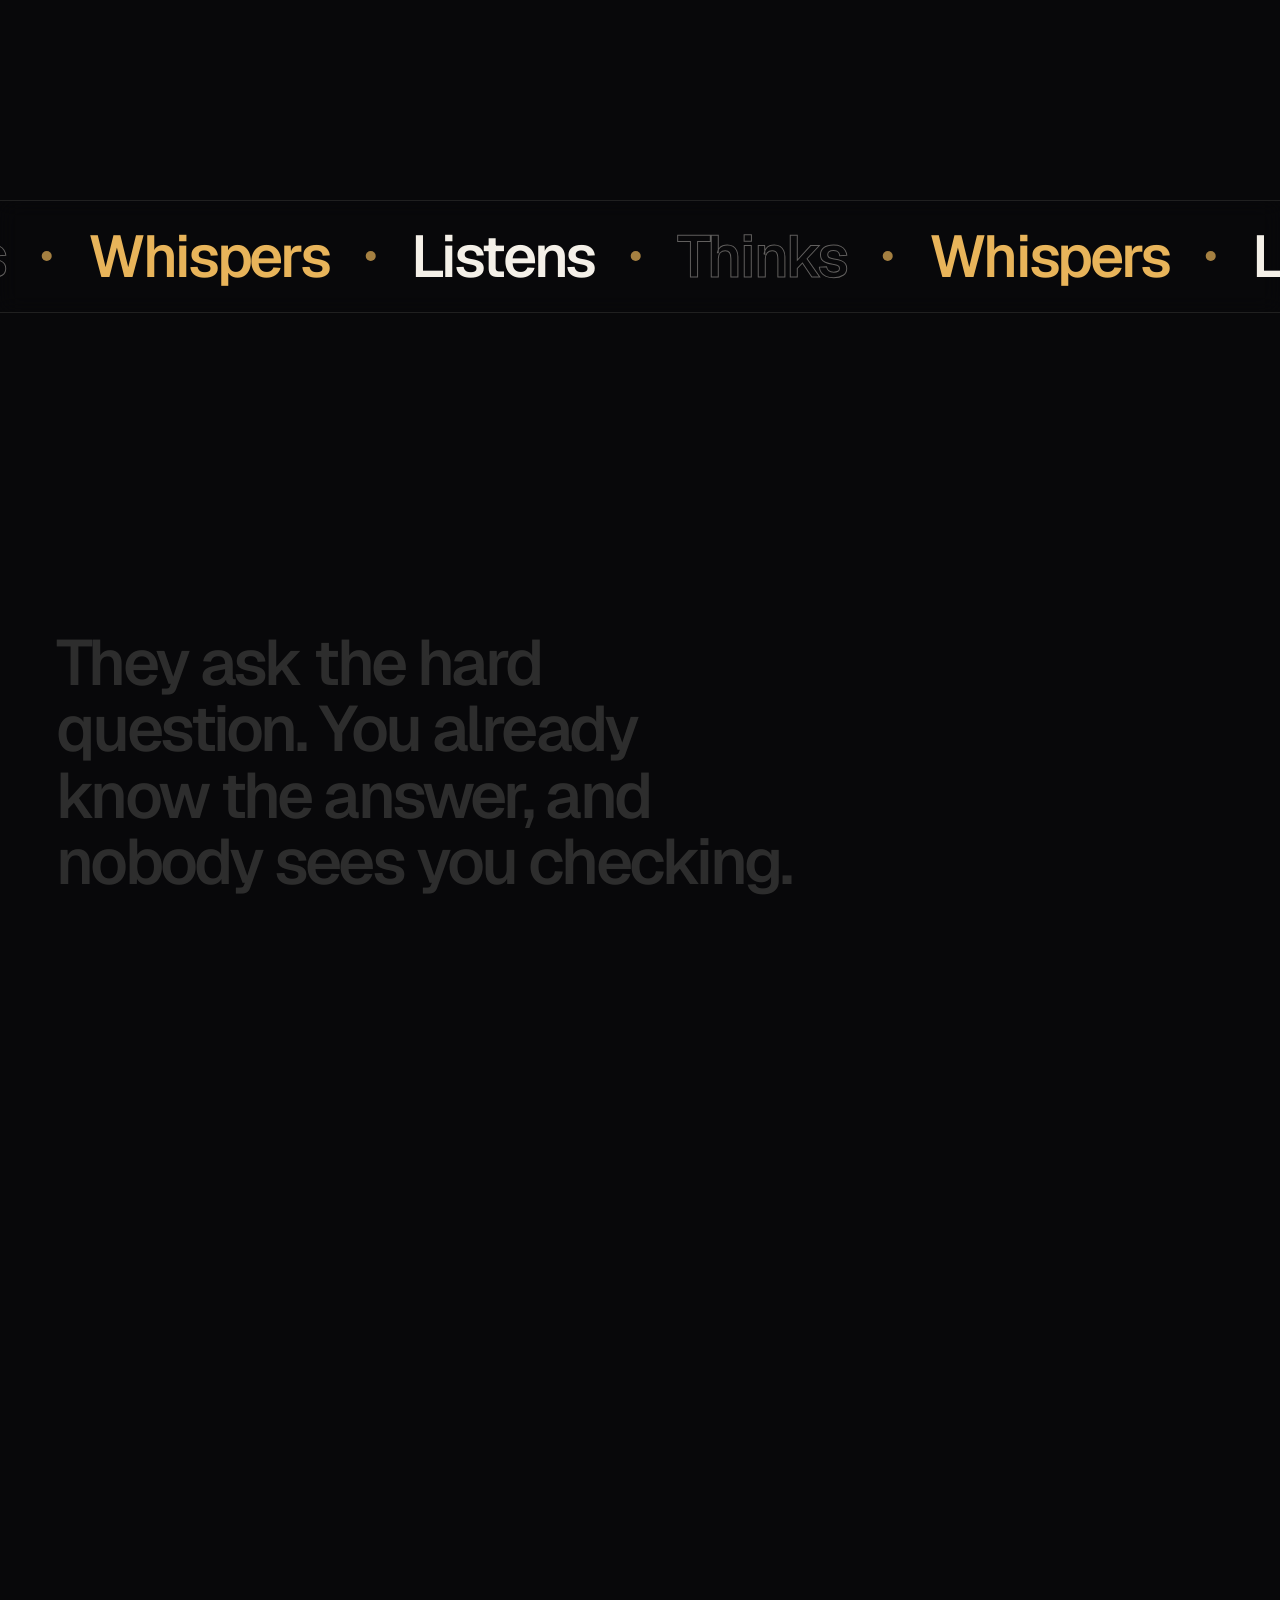
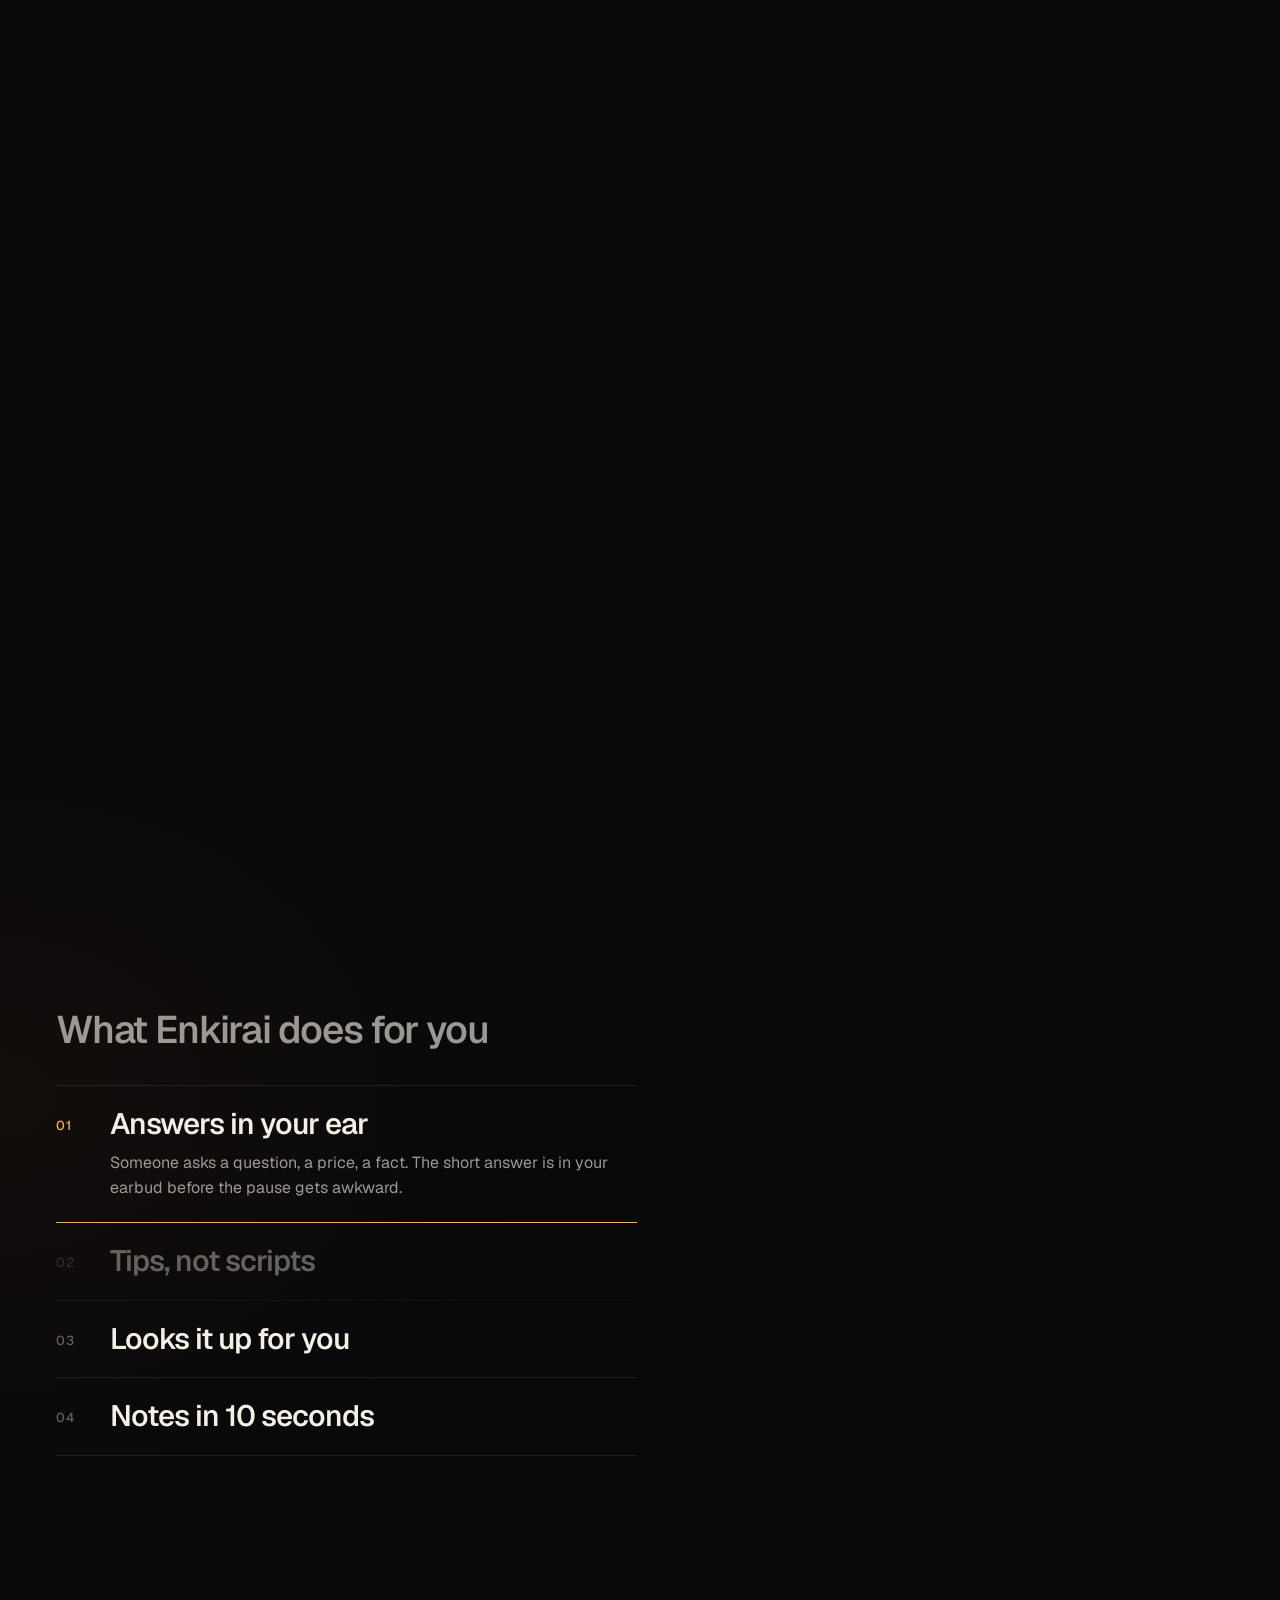
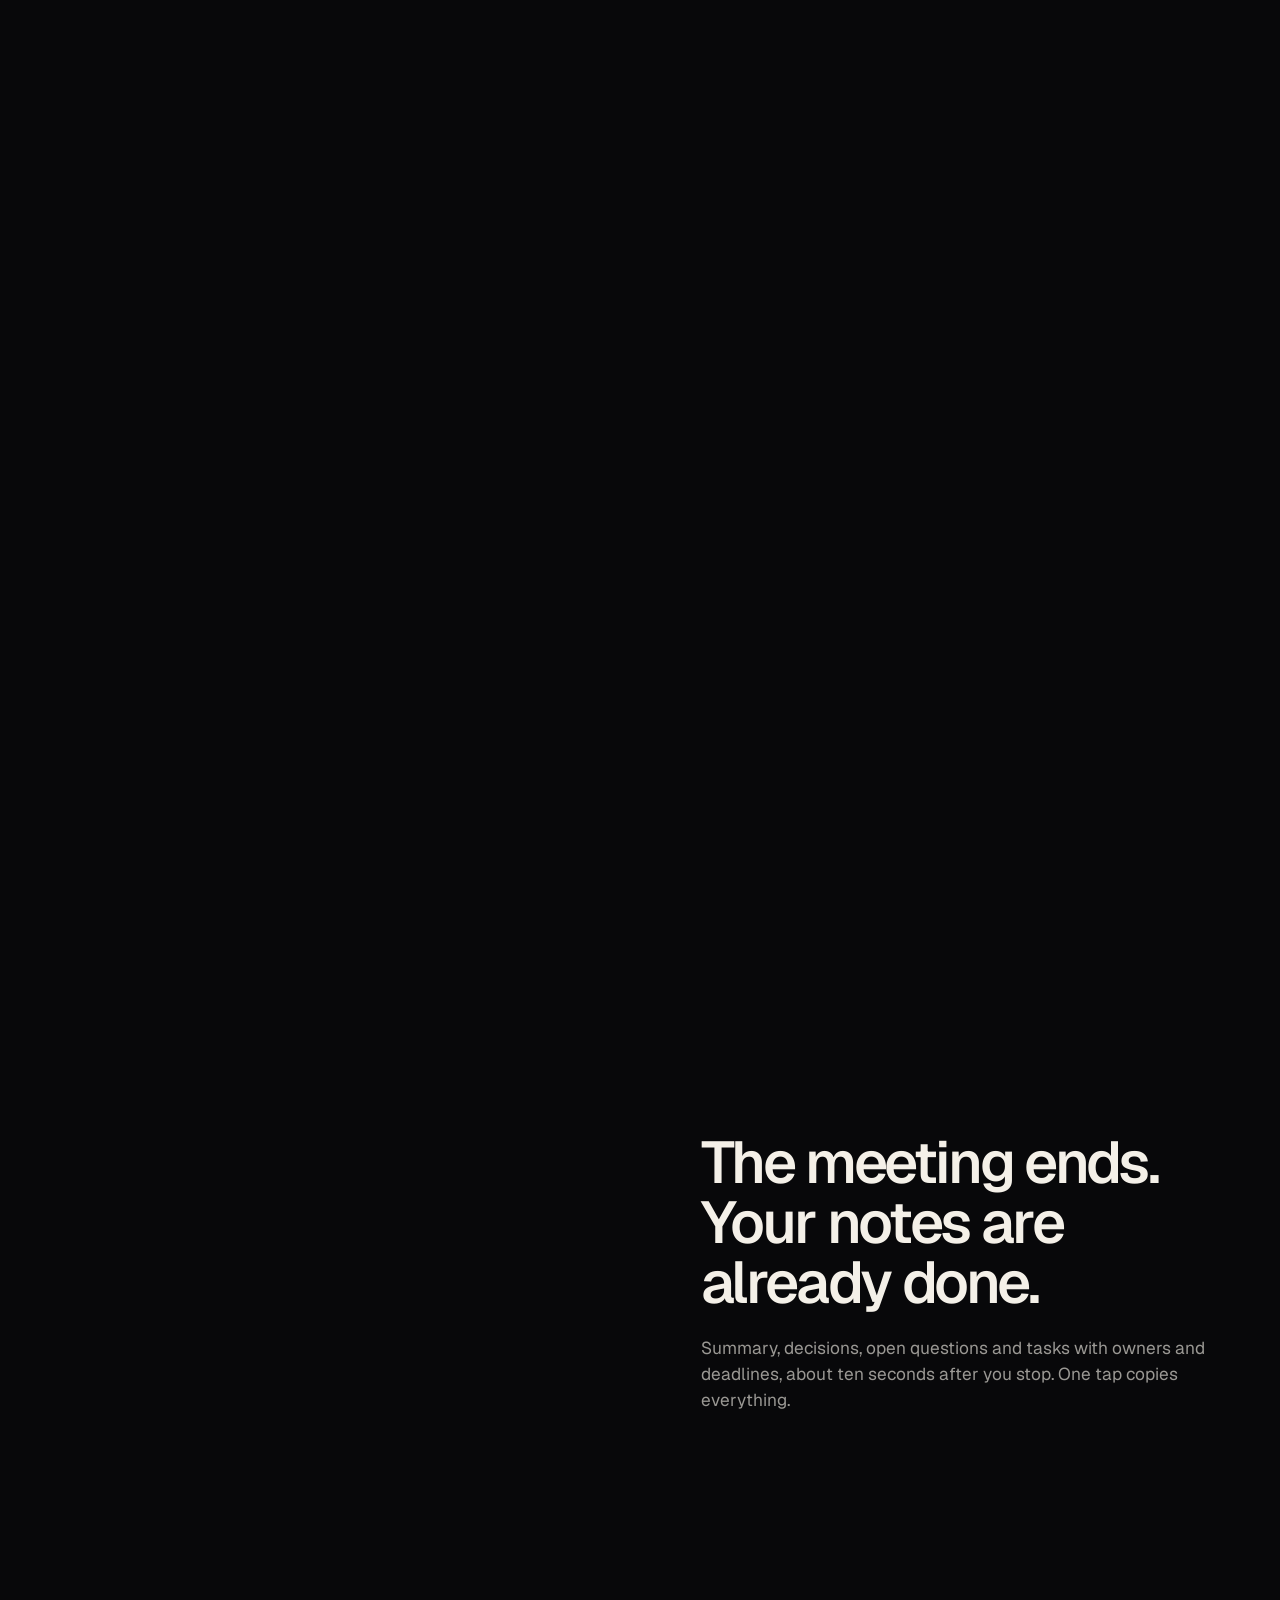
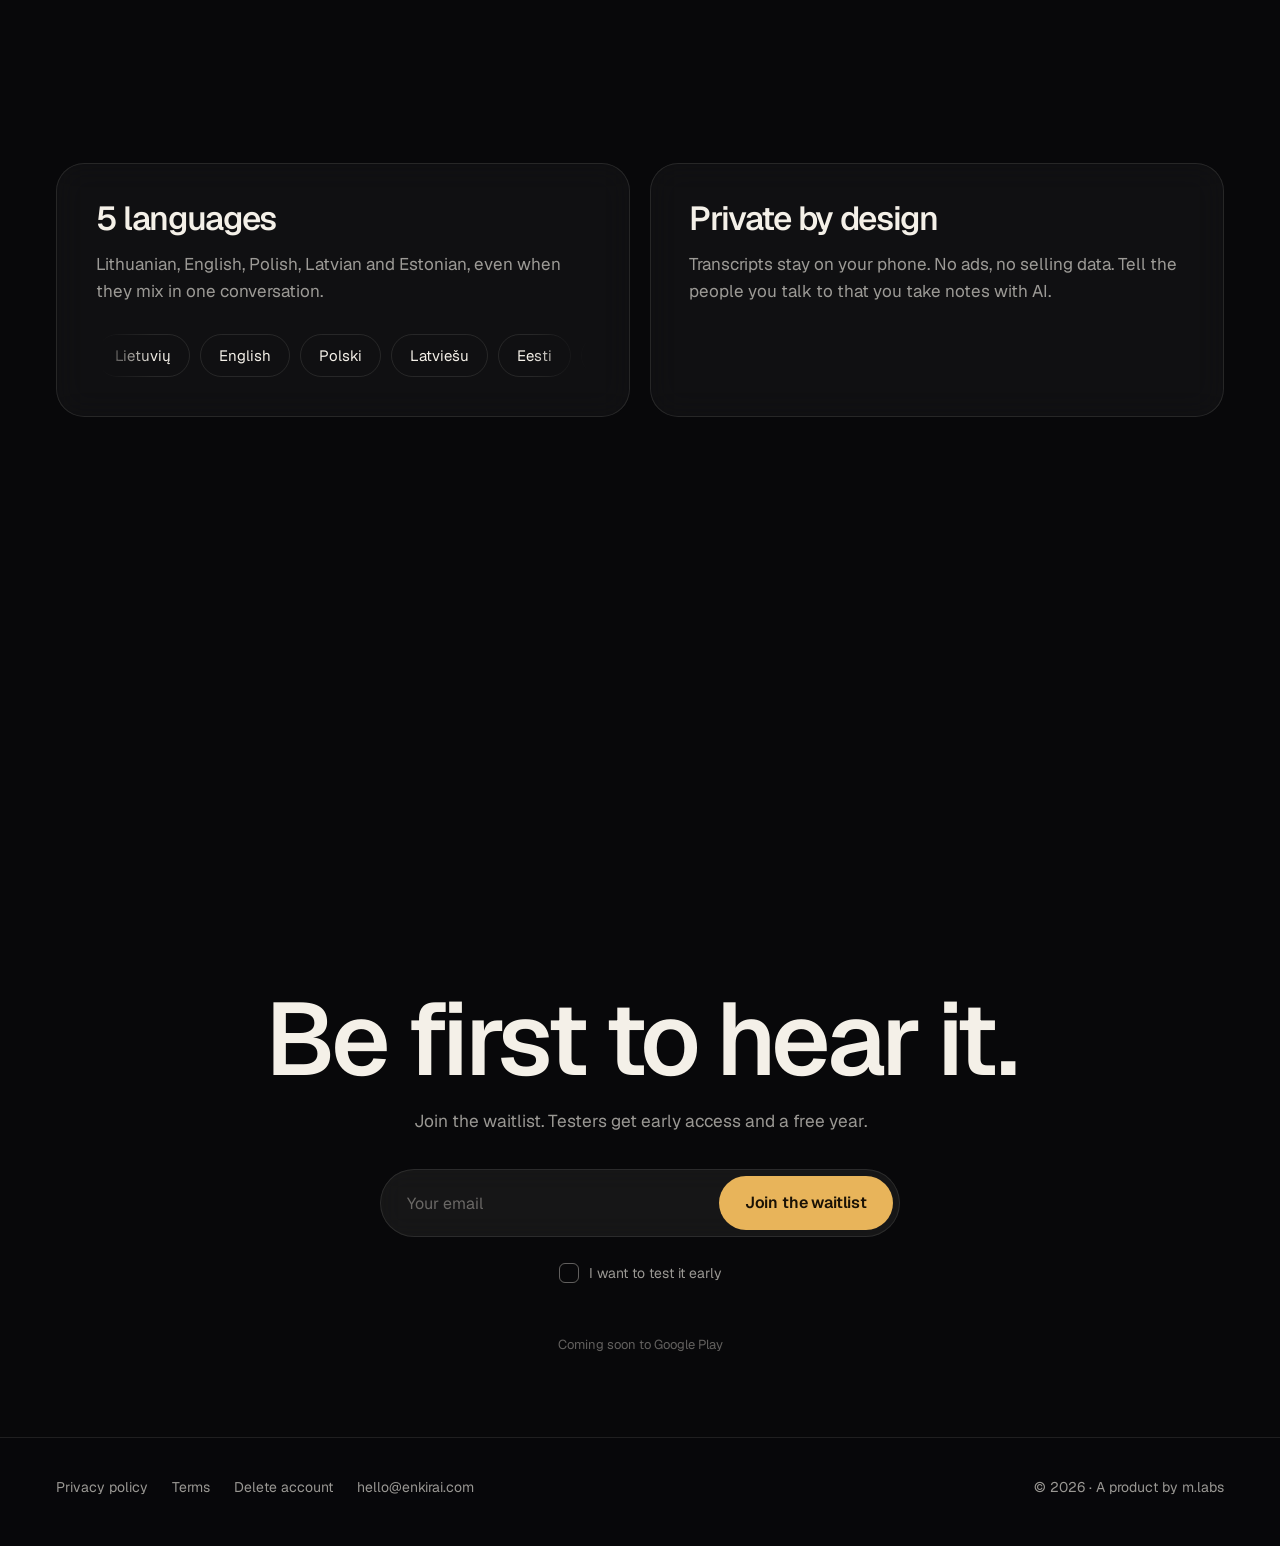
==== commit 71ad97f1: "Use the 3D redesign (Geist, 3D phones and orb) for the landing pages in all 5 languages Co-Authored-" ====
--- a/index.html
+++ b/index.html
@@ -1,74 +1,51 @@
 <!DOCTYPE html><html lang="en"><head><meta charset="utf-8">
 <meta name="viewport" content="width=device-width,initial-scale=1"><title>Enkirai: a second mind in your ear</title>
-<meta name="description" content="Enkirai listens to your conversation and whispers answers and tips into your earbud, then gives you notes and tasks."><meta name="theme-color" content="#07080c">
+<meta name="description" content="Enkirai listens to your conversation and whispers answers and tips into your earbud, then gives you notes and tasks."><meta name="theme-color" content="#08080a">
 <meta property="og:title" content="Enkirai: a second mind in your ear"><meta property="og:description" content="Enkirai listens to your conversation and whispers answers and tips into your earbud, then gives you notes and tasks.">
-<meta property="og:image" content="https://enkirai.com/img/og.png"><meta property="og:url" content="https://enkirai.com/">
-<link rel="icon" href="/img/icon.png"><link rel="alternate" hreflang="en" href="https://enkirai.com/"><link rel="alternate" hreflang="lt" href="https://enkirai.com/lt/"><link rel="alternate" hreflang="pl" href="https://enkirai.com/pl/"><link rel="alternate" hreflang="lv" href="https://enkirai.com/lv/"><link rel="alternate" hreflang="et" href="https://enkirai.com/et/"><link rel="stylesheet" href="/style.css"></head><body><canvas id="world" aria-hidden="true"></canvas><div class="grain" aria-hidden="true"></div><div class="progress" aria-hidden="true"><i></i></div>
+<meta property="og:image" content="https://enkirai.com/img/og.png"><meta property="og:url" content="https://enkirai.com/"><link rel="canonical" href="https://enkirai.com/">
+<link rel="icon" href="img/icon.png"><link rel="alternate" hreflang="en" href="https://enkirai.com/"><link rel="alternate" hreflang="lt" href="https://enkirai.com/lt/"><link rel="alternate" hreflang="pl" href="https://enkirai.com/pl/"><link rel="alternate" hreflang="lv" href="https://enkirai.com/lv/"><link rel="alternate" hreflang="et" href="https://enkirai.com/et/">
+<link rel="preload" href="fonts/geist-latin.woff2" as="font" type="font/woff2" crossorigin>
+<link rel="stylesheet" href="site.css"></head><body>
+<canvas id="world" aria-hidden="true"></canvas><div class="grain" aria-hidden="true"></div><div class="progress" aria-hidden="true"><i></i></div>
 <a class="skip" href="#main">Join the waitlist</a>
-<header class="topbar" id="top"><nav><a class="logo" href="/"><span class="orb"></span>Enkirai</a><div class="langs"><a class="on" href="/">EN</a><a class="" href="/lt/">LT</a><a class="" href="/pl/">PL</a><a class="" href="/lv/">LV</a><a class="" href="/et/">ET</a></div></nav></header>
+<header class="top"><div class="wrap"><a class="logo" href="/"><svg class="star" viewBox="0 0 24 24" aria-hidden="true"><path d="M12 0l1.5 8.4L19 5l-3.4 5.5L24 12l-8.4 1.5L19 19l-5.5-3.4L12 24l-1.5-8.4L5 19l3.4-5.5L0 12l8.4-1.5L5 5l5.5 3.4z"/></svg>Enkirai</a>
+<nav class="langs" aria-label="Language"><a class=on aria-current=page href="/" hreflang="en">EN</a><a href="lt/" hreflang="lt">LT</a><a href="pl/" hreflang="pl">PL</a><a href="lv/" hreflang="lv">LV</a><a href="et/" hreflang="et">ET</a></nav><a class="btn sm" href="#join"><span>Join the waitlist</span></a></div></header>
 <main id="main">
-<section class="scr" aria-label="Enkirai" data-shape="sphere" data-mesh="1"><div class="wrap hero2">
- <div><div class="eyebrow fade">Live conversation assistant</div><h1 data-split><span class="ln"><span>A second mind</span></span><span class="ln"><span>in your <em class="s">ear.</em></span></span></h1>
- <p class="sub fade d1">Enkirai listens to your meeting, call or negotiation and whispers the answer into your earbud in about 1.7 seconds. After it, notes and tasks are ready.</p><div class="fade d2"><form id="w1" class="wl"><div class="row"><input type="email" name="email" required placeholder="Your email" autocomplete="email" aria-label="Your email"><button data-magnet>Join the waitlist</button></div>
-<label class="chk"><input type="checkbox" name="test">I want to test it early</label><div class="msg2" aria-live="polite"></div></form></div><div class="soon fade d3">Coming soon to Google Play</div></div>
- <div class="orbstage" aria-hidden="true" data-anchor><div class="orbfx fallback"></div>
-  <div class="whisper idle"><span class="wave"><i></i><i></i><i></i><i></i><i></i></span><span class="w-txt"></span></div></div>
-</div><span class="scrollcue" aria-hidden="true"></span></section>
 
-<section class="scr" data-shape="wave" data-alpha=".5" data-dy="-2.3"><div class="wrap demo">
- <div class="rv"><h2 class="big">Hear the answer before the pause gets awkward.</h2><p class="lead">Enkirai hears the question, decides if it is worth helping, and whispers a few words into your earbud. About 1.7 seconds, start to finish.</p><div class="stats rv"><div><b data-count="1.7 s">1.7 s</b><span>question to whisper</span></div><div><b data-count="5">5</b><span>languages, mixed freely</span></div><div><b data-count="0">0</b><span>screens to look at</span></div></div></div>
- <div class="device" id="dev" data-anchor><button class="demo-pause" id="dp" aria-label="Pause demo" data-pause="Pause demo" data-play="Play demo"><svg viewBox="0 0 16 16"><rect x="3" y="2" width="3.5" height="12" rx="1"/><rect x="9.5" y="2" width="3.5" height="12" rx="1"/></svg></button>
-  <div class="screen"><div class="pill"><i></i>Enkirai · 12:34</div><div class="morb"></div>
-  <div class="mtip" id="mt"><small>In your ear</small><span>…</span></div><div class="feed" id="fd"></div>
-  <div class="mctl"><span></span><span></span><span class="on"></span><span></span></div></div></div>
+<section class="hero" data-scene="hero" aria-label="Enkirai"><div class="wrap">
+ <div class="copy"><p class="eyebrow in">Live conversation assistant</p>
+ <h1><span class="ln"><span style="--i:0">A second mind</span></span><span class="ln"><span style="--i:1">in your <em>ear.</em></span></span></h1>
+ <p class="sub in" style="--i:2">Enkirai listens to your meeting, call or negotiation and whispers the answer into your earbud in about 1.7 seconds. After it, notes and tasks are ready.</p><div class="in" style="--i:3"><form id="w1" class="wl" novalidate><div class="row"><input type="email" name="email" required placeholder="Your email" autocomplete="email" aria-label="Your email"><button class="btn" type="submit"><span>Join the waitlist</span></button></div><label class="chk"><input type="checkbox" name="test"><span>I want to test it early</span></label><div class="msg" aria-live="polite"></div></form></div><p class="soon in" style="--i:4">Coming soon to Google Play</p></div>
+ <div class="stage" data-stage aria-hidden="true"><div class="fb orbfb"></div><div class="whisper idle"><span class="wave"><i></i><i></i><i></i><i></i><i></i></span><span class="w-txt"></span></div></div>
 </div></section>
 
-<section class="vmarq" aria-hidden="true"><div class="track">Listens · Thinks · Whispers · Listens · Thinks · Whispers · Listens · Thinks · Whispers · Listens · Thinks · Whispers · Listens · Thinks · Whispers · Listens · Thinks · Whispers · </div><div class="track o">Listens · Thinks · Whispers · Listens · Thinks · Whispers · Listens · Thinks · Whispers · Listens · Thinks · Whispers · Listens · Thinks · Whispers · Listens · Thinks · Whispers · </div></section>
-
-<section class="stmt" data-shape="galaxy" data-alpha=".42" aria-label="They ask the hard question. You already know the answer, and nobody sees you checking."><div class="stick"><div class="wrap"><p id="st"><span class="w">They</span> <span class="w">ask</span> <span class="w">the</span> <span class="w">hard</span> <span class="w">question.</span> <span class="w">You</span> <span class="w">already</span> <span class="w">know</span> <span class="w">the</span> <span class="w">answer,</span> <span class="w">and</span> <span class="w">nobody</span> <span class="w g">sees</span> <span class="w g">you</span> <span class="w g">checking.</span></p></div></div></section>
-
-<section class="scr" data-shape="star" data-alpha=".55" data-scale="1.25"><div class="wrap feat"><h2 class="big rv"><span>What Enkirai does for you</span></h2><div class="fgrid rv" data-anchor><div class="fcard"><svg viewBox="0 0 24 24"><path d="M4 14v-3a8 8 0 0 1 16 0v3"/><rect x="3" y="13" width="4" height="7" rx="2"/><rect x="17" y="13" width="4" height="7" rx="2"/></svg><h3>Answers in your ear</h3><p>Someone asks a question, a price, a fact. The short answer is in your earbud before the pause gets awkward.</p></div><div class="fcard"><svg viewBox="0 0 24 24"><path d="M12 3l2.4 5.6L20 9.3l-4.3 3.9 1.2 5.8L12 16.2 7.1 19l1.2-5.8L4 9.3l5.6-.7z"/></svg><h3>Tips, not scripts</h3><p>When they ask about your price or experience, you get a direction from your own context, in a few words.</p></div><div class="fcard"><svg viewBox="0 0 24 24"><circle cx="11" cy="11" r="6.5"/><path d="M16 16l4.5 4.5"/></svg><h3>Looks it up for you</h3><p>Double tap the earbud and Enkirai searches the web, your contacts or your calendar.</p></div><div class="fcard"><svg viewBox="0 0 24 24"><rect x="5" y="3.5" width="14" height="17" rx="2.5"/><path d="M8.5 9h7M8.5 12.5h7M8.5 16h4"/></svg><h3>Notes in 10 seconds</h3><p>Summary, decisions, tasks with owners and deadlines. Copy everything with one tap.</p></div></div></div></section>
-
-<section class="scr" data-shape="rings" data-alpha=".85"><div class="wrap notes">
- <div class="rv"><h2 class="big">The meeting ends. Your notes are already done.</h2><p class="lead">Summary, decisions, open questions and tasks with owners and deadlines, about ten seconds after you stop. One tap copies everything.</p></div>
- <div class="ncard" id="nc" data-anchor><div class="eb">Enkirai · 18:42</div><h4>Roof sheeting order</h4><div class="sum">Client needs 200 m² of trapezoidal sheet. Agreed 7.80 €/m², invoice today, delivery Thursday.</div><div class="task"><span class="box"><svg viewBox="0 0 12 12"><path d="M2.5 6.5l2.3 2.3L9.5 3.8"/></svg></span><span>Send the invoice today</span></div><div class="task"><span class="box"><svg viewBox="0 0 12 12"><path d="M2.5 6.5l2.3 2.3L9.5 3.8"/></svg></span><span>Book delivery for Thursday</span></div><div class="task"><span class="box"><svg viewBox="0 0 12 12"><path d="M2.5 6.5l2.3 2.3L9.5 3.8"/></svg></span><span>Confirm installation crew</span></div>
- <div class="copyall"><svg width="14" height="14" viewBox="0 0 24 24" fill="none" stroke="currentColor" stroke-width="2"><rect x="8" y="8" width="12" height="12" rx="2"/><path d="M16 8V6a2 2 0 0 0-2-2H6a2 2 0 0 0-2 2v8a2 2 0 0 0 2 2h2"/></svg>Copy all</div></div>
+<section class="split" data-scene="listen"><div class="wrap">
+ <div class="copy"><h2>Hear the answer before the pause gets awkward.</h2><p class="lead">Enkirai hears the question, decides if it is worth helping, and whispers a few words into your earbud. About 1.7 seconds, start to finish.</p><div class="stats"><div><b>1.7 s</b><span>question to whisper</span></div><div><b>5</b><span>languages, mixed freely</span></div><div><b>0</b><span>screens to look at</span></div></div></div>
+ <div class="stage" data-stage><img class="fb" src="img/en-hero.webp" alt="Answers in your ear" width="720" height="1560" loading="lazy" decoding="async"></div>
 </div></section>
 
-<section><div class="wrap band2 rv">
- <div class="fcard"><h3>5 languages</h3><p>Lithuanian, English, Polish, Latvian and Estonian, even when they mix in one conversation.</p><div class="marq" aria-hidden="true"><div><span>Lietuvių</span> <span>English</span> <span>Polski</span> <span>Latviešu</span> <span>Eesti</span> <span>Lietuvių</span> <span>English</span> <span>Polski</span> <span>Latviešu</span> <span>Eesti</span> <span>Lietuvių</span> <span>English</span> <span>Polski</span> <span>Latviešu</span> <span>Eesti</span> <span>Lietuvių</span> <span>English</span> <span>Polski</span> <span>Latviešu</span> <span>Eesti</span></div></div></div>
- <div class="fcard"><h3>Private by design</h3><p>Transcripts stay on your phone. No ads, no selling data. Tell the people you talk to that you take notes with AI.</p></div>
+<div class="marq" aria-hidden="true"><div class="track"><span>Listens</span><i></i><span>Thinks</span><i></i><span>Whispers</span><i></i><span>Listens</span><i></i><span>Thinks</span><i></i><span>Whispers</span><i></i><span>Listens</span><i></i><span>Thinks</span><i></i><span>Whispers</span><i></i><span>Listens</span><i></i><span>Thinks</span><i></i><span>Whispers</span><i></i><span>Listens</span><i></i><span>Thinks</span><i></i><span>Whispers</span><i></i><span>Listens</span><i></i><span>Thinks</span><i></i><span>Whispers</span><i></i></div></div>
+
+<section class="stmt" data-scene="stmt" aria-label="They ask the hard question. You already know the answer, and nobody sees you checking."><div class="stick" data-stage><div class="wrap"><p id="st" aria-hidden="true"><span class="w">They</span> <span class="w">ask</span> <span class="w">the</span> <span class="w">hard</span> <span class="w">question.</span> <span class="w">You</span> <span class="w">already</span> <span class="w">know</span> <span class="w">the</span> <span class="w">answer,</span> <span class="w">and</span> <span class="w">nobody</span> <span class="w g">sees</span> <span class="w g">you</span> <span class="w g">checking.</span></p></div></div></section>
+
+<section class="feat" data-scene="feat"><div class="stick"><div class="wrap">
+ <div class="copy"><h2>What Enkirai does for you</h2><ol class="steps"><li><button type="button" data-step="0"><span class="n">01</span><span class="t"><b>Answers in your ear</b><span>Someone asks a question, a price, a fact. The short answer is in your earbud before the pause gets awkward.</span></span></button></li><li><button type="button" data-step="1"><span class="n">02</span><span class="t"><b>Tips, not scripts</b><span>When they ask about your price or experience, you get a direction from your own context, in a few words.</span></span></button></li><li><button type="button" data-step="2"><span class="n">03</span><span class="t"><b>Looks it up for you</b><span>Double tap the earbud and Enkirai searches the web, your contacts or your calendar.</span></span></button></li><li><button type="button" data-step="3"><span class="n">04</span><span class="t"><b>Notes in 10 seconds</b><span>Summary, decisions, tasks with owners and deadlines. Copy everything with one tap.</span></span></button></li></ol></div>
+ <div class="stage" data-stage><img class="fb" src="img/en-2.webp" alt="Tips, not scripts" width="720" height="1560" loading="lazy" decoding="async"></div>
+</div></div></section>
+
+<section class="split rev" data-scene="notes"><div class="wrap">
+ <div class="copy"><h2>The meeting ends. Your notes are already done.</h2><p class="lead">Summary, decisions, open questions and tasks with owners and deadlines, about ten seconds after you stop. One tap copies everything.</p></div>
+ <div class="stage" data-stage><img class="fb" src="img/en-4.webp" alt="Notes in 10 seconds" width="720" height="1560" loading="lazy" decoding="async"></div>
 </div></section>
 
-<section class="scr" data-shape="burst" data-alpha=".38" data-mesh="1.25"><div class="glow"></div><div class="wrap close2 rv"><h2 data-anchor>Be first to hear it.</h2><p class="lead">Join the waitlist. Testers get early access and a free year.</p><form id="w2" class="wl"><div class="row"><input type="email" name="email" required placeholder="Your email" autocomplete="email" aria-label="Your email"><button data-magnet>Join the waitlist</button></div>
-<label class="chk"><input type="checkbox" name="test">I want to test it early</label><div class="msg2" aria-live="polite"></div></form><div class="soon">Coming soon to Google Play</div></div></section>
-</main><div class="wrap"><footer><div><a href="/privacy/">Privacy policy</a><a href="/terms/">Terms</a><a href="/delete/">Delete account</a><a href="mailto:hello@enkirai.com">hello@enkirai.com</a></div><div>© 2026 · A product by m.labs</div></footer></div>
-<script type="module">
-const RM = matchMedia('(prefers-reduced-motion: reduce)').matches;
-// waitlist forms
-const OK="You're on the list. We'll write when it's ready.",DUP="You're already on the list.",ERR="Something went wrong. Try again.";
-document.querySelectorAll('form.wl').forEach(f=>f.addEventListener('submit',async ev=>{ev.preventDefault();const m=f.querySelector('.msg2');m.textContent='…';
- try{const r=await fetch('https://ohzczlfnhryktjsbmxpb.supabase.co/rest/v1/waitlist',{method:'POST',headers:{apikey:'sb_publishable_Wvf7fMkTCJuAI71hea7PEQ_25Q3-Xo4',Authorization:'Bearer sb_publishable_Wvf7fMkTCJuAI71hea7PEQ_25Q3-Xo4','Content-Type':'application/json',Prefer:'return=minimal'},
- body:JSON.stringify({email:f.email.value.trim(),lang:'en',wants_test:f.test.checked})});m.textContent=r.ok?OK:(r.status===409?DUP:ERR);if(r.ok)f.reset();}catch(_){m.textContent=ERR;}}));
-// the conversation demo (phone) and the whisper under the orb share one script
-const C=[["Speaker 2", "Great. By the way, our partners are calling from Dubai."], ["Speaker 2", "Do you know what time it is there now?"], ["ear", "Dubai is 19:43 now"], ["Speaker 2", "And what's your price per square metre?"], ["ear", "Say 8.20, discount from 300 m²"], ["Speaker 2", "When could you deliver?"], ["ear", "Thursday, if they confirm today"]],sleep=ms=>new Promise(r=>setTimeout(r,ms));
-const fd=document.getElementById('fd'),mt=document.querySelector('#mt span'),dev=document.getElementById('dev'),wh=document.querySelector('.whisper'),wt=wh.querySelector('.w-txt');
-let paused=RM,step=0;const dp=document.getElementById('dp');
-dp.onclick=()=>{paused=!paused;dp.setAttribute('aria-label',paused?dp.dataset.play:dp.dataset.pause);dp.innerHTML=paused?'<svg viewBox="0 0 16 16"><path d="M4 2l10 6-10 6z"/></svg>':'<svg viewBox="0 0 16 16"><rect x="3" y="2" width="3.5" height="12" rx="1"/><rect x="9.5" y="2" width="3.5" height="12" rx="1"/></svg>';};
-async function type(el,s){el.textContent='';for(const ch of s){el.textContent+=ch;await sleep(28);}}
-async function run(){
- if(RM){const last=C.filter(c=>c[0]==='ear');mt.textContent=last[0][1];wt.textContent=last[0][1];C.filter(c=>c[0]!=='ear').slice(0,3).forEach(c=>add(c));return;}
- for(;;){for(const [who,txt] of C){while(paused)await sleep(200);
-   if(who==='ear'){dev.classList.add('speaking');wh.classList.remove('idle');await Promise.all([type(mt,txt),type(wt,txt)]);await sleep(2200);dev.classList.remove('speaking');wh.classList.add('idle');}
-   else{add([who,txt]);await sleep(1500);}}
-  await sleep(1500);fd.innerHTML='';mt.textContent='…';}}
-function add([who,txt]){const d=document.createElement('div');d.className='bub';d.innerHTML='<small></small><span></span>';d.firstChild.textContent=who;d.lastChild.textContent=txt;fd.appendChild(d);while(fd.children.length>4)fd.firstChild.remove();}
-run();
-// the statement lights up word by word as it passes
-const st=document.getElementById('st'),ws=[...st.querySelectorAll('.w')],sec=st.closest('.stmt');
-function lit(){const r=sec.getBoundingClientRect(),p=Math.min(1,Math.max(0,(-r.top+innerHeight*.15)/(r.height-innerHeight*.9)));const n=Math.round(p*ws.length);ws.forEach((w,i)=>w.classList.toggle('on',RM||i<n));}
-addEventListener('scroll',lit,{passive:true});lit();
-// notes: tasks tick themselves off in a loop while the card is on screen
-const tk=[...document.querySelectorAll('.task')];let ti=0,vis=false;new IntersectionObserver(es=>vis=es[0].isIntersecting).observe(document.getElementById('nc'));
-if(RM)tk.forEach(t=>t.classList.add('done'));else setInterval(()=>{if(!vis||paused)return;if(ti<tk.length)tk[ti++].classList.add('done');else{tk.forEach(t=>t.classList.remove('done'));ti=0;}},1100);
-</script><script type="module" src="/assets/site.js"></script></body></html>+<section class="band"><div class="wrap">
+ <div class="card"><h3>5 languages</h3><p>Lithuanian, English, Polish, Latvian and Estonian, even when they mix in one conversation.</p><div class="lmarq" aria-hidden="true"><div><span>Lietuvių</span><span>English</span><span>Polski</span><span>Latviešu</span><span>Eesti</span><span>Lietuvių</span><span>English</span><span>Polski</span><span>Latviešu</span><span>Eesti</span><span>Lietuvių</span><span>English</span><span>Polski</span><span>Latviešu</span><span>Eesti</span><span>Lietuvių</span><span>English</span><span>Polski</span><span>Latviešu</span><span>Eesti</span></div></div></div>
+ <div class="card"><h3>Private by design</h3><p>Transcripts stay on your phone. No ads, no selling data. Tell the people you talk to that you take notes with AI.</p></div>
+</div></section>
+
+<section class="close" id="join" data-scene="close"><div class="stage" data-stage aria-hidden="true"><div class="fb orbfb"></div></div><div class="wrap">
+ <h2>Be first to hear it.</h2><p class="lead">Join the waitlist. Testers get early access and a free year.</p><form id="w2" class="wl" novalidate><div class="row"><input type="email" name="email" required placeholder="Your email" autocomplete="email" aria-label="Your email"><button class="btn" type="submit"><span>Join the waitlist</span></button></div><label class="chk"><input type="checkbox" name="test"><span>I want to test it early</span></label><div class="msg" aria-live="polite"></div></form><p class="soon">Coming soon to Google Play</p>
+</div></section>
+</main>
+<footer><div class="wrap"><div class="fl"><a href="https://enkirai.com/privacy/">Privacy policy</a><a href="https://enkirai.com/terms/">Terms</a><a href="https://enkirai.com/delete/">Delete account</a><a href="mailto:hello@enkirai.com">hello@enkirai.com</a><span class="mail">hello@enkirai.com</span></div><div>© 2026 · A product by m.labs</div></div></footer>
+<script>window.ENK={"lang": "en", "ok": "You're on the list. We'll write when it's ready.", "dup": "You're already on the list.", "err": "Something went wrong. Try again.", "ear": ["Dubai is 19:43 now", "Say 8.20, discount from 300 m²", "Thursday, if they confirm today"], "screens": ["img/en-hero.webp", "img/en-2.webp", "img/en-3.webp", "img/en-4.webp", "img/en-5.webp"]}</script><script type="module" src="assets/site.js"></script></body></html>
--- a/site.css
+++ b/site.css
@@ -0,0 +1,190 @@
+@font-face{font-family:Geist;font-style:normal;font-weight:100 900;font-display:swap;src:url(fonts/geist-latin-ext.woff2) format("woff2");unicode-range:U+0100-02BA,U+02BD-02C5,U+02C7-02CC,U+02CE-02D7,U+02DD-02FF,U+0304,U+0308,U+0329,U+1D00-1DBF,U+1E00-1E9F,U+1EF2-1EFF,U+2020,U+20A0-20AB,U+20AD-20C0,U+2113,U+2C60-2C7F,U+A720-A7FF}
+@font-face{font-family:Geist;font-style:normal;font-weight:100 900;font-display:swap;src:url(fonts/geist-latin.woff2) format("woff2");unicode-range:U+0000-00FF,U+0131,U+0152-0153,U+02BB-02BC,U+02C6,U+02DA,U+02DC,U+0304,U+0308,U+0329,U+2000-206F,U+20AC,U+2122,U+2191,U+2193,U+2212,U+2215,U+FEFF,U+FFFD}
+:root{--bg:#08080a;--ink:#f4f0e8;--mut:rgba(244,240,232,.62);--faint:rgba(244,240,232,.38);--gold:#e8b45a;--gold2:#f6d79b;--line:rgba(244,240,232,.1);--card:rgba(244,240,232,.035);--pad:clamp(20px,4.4vw,64px);--e:cubic-bezier(.2,.7,.1,1)}
+*{box-sizing:border-box;margin:0;padding:0}
+html{background:var(--bg);color:var(--ink);font:400 17px/1.55 Geist,Inter,ui-sans-serif,system-ui,-apple-system,"Segoe UI",Roboto,sans-serif;-webkit-font-smoothing:antialiased;text-rendering:optimizeLegibility}
+html.lenis,html.lenis body{height:auto}.lenis.lenis-stopped{overflow:hidden}
+body{min-height:100vh;overflow-x:hidden;background:radial-gradient(1200px 800px at 85% -10%,rgba(232,180,90,.11),transparent 60%),radial-gradient(900px 700px at 0% 45%,rgba(160,96,30,.07),transparent 60%),var(--bg)}
+a{color:inherit;text-decoration:none}button{font:inherit;color:inherit;background:none;border:0;cursor:pointer}
+::selection{background:var(--gold);color:#1a1205}
+:focus-visible{outline:2px solid var(--gold2);outline-offset:3px;border-radius:6px}
+#world{position:fixed;inset:0;width:100%;height:100%;z-index:0;pointer-events:none;opacity:0;transition:opacity 1.2s ease}
+.gl #world{opacity:1}
+.grain{position:fixed;inset:0;z-index:3;pointer-events:none;opacity:.07;mix-blend-mode:overlay;background-image:url("data:image/svg+xml,%3Csvg xmlns='http://www.w3.org/2000/svg' width='160' height='160'%3E%3Cfilter id='n'%3E%3CfeTurbulence type='fractalNoise' baseFrequency='.9' numOctaves='2' stitchTiles='stitch'/%3E%3C/filter%3E%3Crect width='100%25' height='100%25' filter='url(%23n)'/%3E%3C/svg%3E")}
+.progress{position:fixed;top:0;left:0;right:0;height:2px;z-index:20}.progress i{display:block;height:100%;width:100%;transform-origin:0 50%;transform:scaleX(0);background:linear-gradient(90deg,var(--gold),var(--gold2))}
+.skip{position:fixed;left:16px;top:-60px;z-index:30;background:var(--gold);color:#1a1205;padding:10px 16px;border-radius:10px;font-weight:600}.skip:focus{top:16px}
+.wrap{width:100%;max-width:1320px;margin:0 auto;padding:0 var(--pad)}
+main,footer,.top{position:relative;z-index:2}
+
+/* top bar */
+.top{position:fixed;top:0;left:0;right:0;z-index:10;padding:16px 0;transition:background .4s,backdrop-filter .4s,border-color .4s;border-bottom:1px solid transparent}
+.top.stuck{background:rgba(8,8,10,.62);backdrop-filter:blur(18px) saturate(1.3);-webkit-backdrop-filter:blur(18px) saturate(1.3);border-color:var(--line)}
+.top .wrap{display:flex;align-items:center;gap:20px}
+.logo{display:flex;align-items:center;gap:10px;font-weight:600;font-size:18px;letter-spacing:-.01em;margin-right:auto;min-height:44px}
+.star{width:20px;height:20px;fill:var(--gold);filter:drop-shadow(0 0 10px rgba(232,180,90,.6));transition:transform .8s var(--e)}.logo:hover .star{transform:rotate(90deg)}
+.langs{display:flex;gap:2px}
+.langs a{font-size:13px;font-weight:500;color:var(--mut);min-width:40px;height:44px;display:grid;place-items:center;border-radius:99px;transition:color .2s}
+.langs a:hover{color:var(--ink)}.langs a.on{color:var(--gold)}
+
+/* buttons */
+.btn{position:relative;display:inline-flex;align-items:center;justify-content:center;height:54px;padding:0 26px;border-radius:99px;background:var(--gold);color:#1a1205;font-weight:600;font-size:16px;letter-spacing:-.01em;white-space:nowrap;overflow:hidden;transition:transform .25s var(--e),box-shadow .3s}
+.btn::before{content:"";position:absolute;inset:0;background:linear-gradient(110deg,transparent 30%,rgba(255,255,255,.55) 50%,transparent 70%);transform:translateX(-120%);transition:transform .7s var(--e)}
+.btn span{position:relative}
+.btn:hover{transform:translateY(-2px);box-shadow:0 10px 40px -8px rgba(232,180,90,.65)}.btn:hover::before{transform:translateX(120%)}.btn:active{transform:translateY(0) scale(.98)}
+.btn.sm{height:44px;padding:0 18px;font-size:14px}
+
+/* type */
+h1,h2{font-weight:560;letter-spacing:-.045em;line-height:.98;text-wrap:balance}
+h1{font-size:clamp(46px,6.1vw,100px)}
+h1 em,h2 em{font-style:normal;color:var(--gold);text-shadow:0 0 60px rgba(232,180,90,.45)}
+h2{font-size:clamp(34px,4.6vw,68px);line-height:1.02}
+.eyebrow{font-size:12px;font-weight:500;letter-spacing:.2em;text-transform:uppercase;color:var(--gold);margin-bottom:22px}
+.sub{margin-top:30px}
+.sub,.lead{color:var(--mut);font-size:clamp(17px,1.35vw,20px);line-height:1.5;max-width:34em}
+.lead{margin-top:24px}
+.soon{font-size:13px;color:var(--faint);margin-top:18px}
+
+/* entrance (hero only, once) */
+h1 .ln{display:block;overflow:hidden;padding-bottom:.12em;margin-bottom:-.12em}
+h1 .ln>span{display:block;transform:translateY(110%);animation:up 1.1s var(--e) calc(.15s + var(--i)*.09s) forwards}
+.in{opacity:0;transform:translateY(14px);animation:fin .9s var(--e) calc(.45s + var(--i,0)*.08s) forwards}
+@keyframes up{to{transform:none}}@keyframes fin{to{opacity:1;transform:none}}
+
+/* forms */
+.wl{margin-top:34px;max-width:520px}
+.wl .row{display:flex;gap:8px;padding:6px;border-radius:99px;background:rgba(244,240,232,.06);border:1px solid var(--line);backdrop-filter:blur(12px);-webkit-backdrop-filter:blur(12px);transition:border-color .25s,box-shadow .25s}
+.wl .row:focus-within{border-color:rgba(232,180,90,.6);box-shadow:0 0 0 4px rgba(232,180,90,.12)}
+.wl input[type=email]{flex:1;min-width:0;height:54px;padding:0 20px;background:none;border:0;outline:0;color:var(--ink);font:inherit;font-size:16px}
+.wl input::placeholder{color:var(--faint)}
+.chk{display:inline-flex;align-items:center;gap:10px;margin-top:14px;font-size:14px;color:var(--mut);cursor:pointer;min-height:44px}
+.chk input{appearance:none;width:20px;height:20px;border-radius:6px;border:1.5px solid var(--faint);display:grid;place-items:center;transition:.2s;cursor:pointer;flex:none}
+.chk input:checked{background:var(--gold);border-color:var(--gold)}
+.chk input:checked::after{content:"";width:10px;height:5px;border:2px solid #1a1205;border-top:0;border-right:0;transform:rotate(-45deg) translate(1px,-1px)}
+.msg{font-size:14px;color:var(--gold2);min-height:22px}
+
+/* stages: empty boxes the 3D scene docks to */
+.stage{position:relative;min-height:0}
+.fb{display:none}
+.no-gl .fb{display:block}
+.no-gl img.fb{position:absolute;inset:4% 0;margin:auto;height:92%;width:auto;border-radius:36px;border:6px solid #1c1a17;box-shadow:0 40px 120px -20px rgba(0,0,0,.8)}
+.no-gl .orbfb{position:absolute;inset:0;margin:auto;width:min(62%,420px);aspect-ratio:1;border-radius:50%;background:radial-gradient(circle at 34% 30%,#fff1cf,#e8a94e 42%,#5c310a 100%);box-shadow:0 0 140px rgba(232,180,90,.5)}
+
+/* hero */
+.hero{min-height:100svh;display:flex;align-items:center;padding:110px 0 60px}
+.hero .wrap{display:grid;grid-template-columns:minmax(0,1.15fr) minmax(0,.85fr);gap:clamp(24px,4vw,72px);align-items:center}
+.hero .stage{height:min(72svh,720px)}
+.whisper{position:absolute;left:50%;bottom:4%;transform:translateX(-50%);display:flex;align-items:center;gap:12px;height:48px;padding:0 20px;border-radius:99px;background:rgba(14,13,12,.72);border:1px solid var(--line);backdrop-filter:blur(14px);-webkit-backdrop-filter:blur(14px);font-size:15px;white-space:nowrap;transition:opacity .5s,transform .5s var(--e)}
+.whisper.idle{opacity:0;transform:translateX(-50%) translateY(8px)}
+.wave{display:flex;gap:3px;align-items:center;height:18px}.wave i{width:3px;height:100%;border-radius:2px;background:var(--gold);animation:wv 1s ease-in-out infinite}
+.wave i:nth-child(2){animation-delay:.12s}.wave i:nth-child(3){animation-delay:.24s}.wave i:nth-child(4){animation-delay:.36s}.wave i:nth-child(5){animation-delay:.48s}
+@keyframes wv{0%,100%{transform:scaleY(.3)}50%{transform:scaleY(1)}}
+
+/* split sections */
+.split{min-height:100svh;display:flex;align-items:center;padding:90px 0}
+.split .wrap{display:grid;grid-template-columns:minmax(0,1fr) minmax(0,.9fr);gap:clamp(24px,5vw,96px);align-items:center}
+.split .stage{height:min(78svh,760px)}
+.split.rev .copy{order:2}
+.stats{display:grid;grid-template-columns:repeat(3,1fr);gap:0;margin-top:56px;border-top:1px solid var(--line)}
+.stats div{padding:22px 18px 0 0}.stats div+div{padding-left:22px;border-left:1px solid var(--line)}
+.stats b{display:block;font-size:clamp(34px,3.6vw,56px);font-weight:560;letter-spacing:-.04em;line-height:1;color:var(--gold2)}
+.stats span{display:block;margin-top:10px;font-size:14px;color:var(--mut);line-height:1.35}
+
+/* marquee */
+.marq{position:relative;z-index:2;overflow:hidden;padding:26px 0;border-block:1px solid var(--line);background:rgba(8,8,10,.5);backdrop-filter:blur(10px);-webkit-backdrop-filter:blur(10px)}
+.marq .track{display:flex;align-items:center;gap:36px;width:max-content;will-change:transform;font-size:clamp(30px,4.6vw,64px);font-weight:560;letter-spacing:-.04em;line-height:1}
+.marq span:nth-of-type(3n+1){color:var(--ink)}.marq span:nth-of-type(3n+2){color:transparent;-webkit-text-stroke:1px var(--faint)}.marq span:nth-of-type(3n){color:var(--gold)}
+.marq i{width:10px;height:10px;border-radius:50%;background:var(--gold);opacity:.7;flex:none}
+
+/* statement */
+.stmt{height:230svh}
+.stick{position:sticky;top:0;height:100svh;display:flex;align-items:center}
+#st{font-size:clamp(34px,5vw,84px);font-weight:560;letter-spacing:-.045em;line-height:1.04;max-width:min(13em,66%);text-wrap:balance}
+.w{color:rgba(244,240,232,.16);transition:color .45s ease,text-shadow .45s}
+.w.on{color:var(--ink)}.w.g.on{color:var(--gold);text-shadow:0 0 50px rgba(232,180,90,.5)}
+
+/* features (pinned, 4 steps) */
+.feat{height:360svh}
+.feat .stick .wrap{display:grid;grid-template-columns:minmax(0,1fr) minmax(0,.9fr);gap:clamp(24px,5vw,96px);align-items:center}
+.feat .stage{height:min(78svh,760px)}
+.feat h2{font-size:clamp(28px,3vw,44px);color:var(--mut);letter-spacing:-.035em}
+.steps{list-style:none;margin-top:36px;border-top:1px solid var(--line)}
+.steps button{display:grid;grid-template-columns:54px 1fr;width:100%;text-align:left;padding:22px 0;border-bottom:1px solid var(--line);position:relative;opacity:.38;transition:opacity .5s}
+.steps button::after{content:"";position:absolute;left:0;bottom:-1px;height:1px;width:100%;background:var(--gold);transform:scaleX(0);transform-origin:0 50%;transition:transform .7s var(--e)}
+.steps .n{font-size:13px;font-weight:500;letter-spacing:.08em;color:var(--faint);padding-top:8px;transition:color .4s}
+.steps b{display:block;font-size:clamp(22px,2.3vw,34px);font-weight:560;letter-spacing:-.035em;line-height:1.1}
+.steps .t>span{display:grid;grid-template-rows:0fr;color:var(--mut);font-size:16px;transition:grid-template-rows .6s var(--e),margin .6s var(--e),opacity .5s;opacity:0;overflow:hidden}
+.steps .t>span::before{content:"";min-height:0}
+.steps li.on button{opacity:1}.steps li.on button::after{transform:scaleX(1)}.steps li.on .n{color:var(--gold)}
+.steps button:hover{opacity:.8}.steps li.on button:hover{opacity:1}
+.steps .t>span{display:block;max-height:0;transition:max-height .7s var(--e),margin .6s var(--e),opacity .5s}
+.steps li.on .t>span{max-height:8em;margin-top:10px;opacity:1}
+
+/* band */
+.band{padding:40px 0 120px}
+.band .wrap{display:grid;grid-template-columns:1fr 1fr;gap:20px}
+.card{position:relative;overflow:hidden;padding:clamp(26px,3vw,44px);border-radius:28px;background:var(--card);border:1px solid var(--line);backdrop-filter:blur(16px);-webkit-backdrop-filter:blur(16px);transition:transform .4s var(--e),border-color .4s}
+.card::before{content:"";position:absolute;width:420px;height:420px;left:var(--mx,-999px);top:var(--my,-999px);transform:translate(-50%,-50%);background:radial-gradient(circle,rgba(232,180,90,.16),transparent 65%);pointer-events:none}
+.card:hover{transform:translateY(-2px);border-color:rgba(232,180,90,.32)}
+.card h3{position:relative;font-size:clamp(26px,2.6vw,38px);font-weight:560;letter-spacing:-.04em;line-height:1.05}
+.card p{position:relative;color:var(--mut);margin-top:14px;max-width:30em}
+.lmarq{position:relative;overflow:hidden;margin-top:30px;-webkit-mask:linear-gradient(90deg,transparent,#000 12%,#000 88%,transparent);mask:linear-gradient(90deg,transparent,#000 12%,#000 88%,transparent)}
+.lmarq div{display:flex;gap:10px;width:max-content;animation:lm 26s linear infinite}
+.lmarq span{padding:9px 18px;border-radius:99px;border:1px solid var(--line);font-size:15px;color:var(--ink);white-space:nowrap}
+.card:hover .lmarq div{animation-play-state:paused}
+@keyframes lm{to{transform:translateX(-25%)}}
+
+/* close */
+.close{position:relative;min-height:100svh;display:flex;align-items:flex-end;padding:0 0 clamp(60px,9svh,110px);text-align:center}
+.close .stage{position:absolute;left:0;right:0;top:6svh;height:46svh}
+.close .wrap{display:flex;flex-direction:column;align-items:center}
+.close h2{font-size:clamp(46px,8vw,128px);line-height:.95}
+.close .lead{margin-top:22px}.close .wl{width:100%}.close .chk{justify-content:center}
+
+footer{padding:28px 0 36px;border-top:1px solid var(--line);font-size:14px;color:var(--mut);background:rgba(8,8,10,.6)}
+footer .wrap{display:flex;justify-content:space-between;gap:16px 28px;flex-wrap:wrap;align-items:center}
+.fl{display:flex;flex-wrap:wrap;gap:4px 24px;align-items:center}
+.fl a{min-height:44px;display:inline-flex;align-items:center;background:linear-gradient(currentColor,currentColor) 0 72%/0 1px no-repeat;transition:background-size .4s var(--e),color .2s}
+.fl a:hover{color:var(--ink);background-size:100% 1px}
+.fl .mail{display:none}
+
+@media (max-width:900px){
+ #st{max-width:none}.stmt .stick{align-items:flex-end;padding-bottom:16svh}
+ .top .btn.sm{display:none}
+ .hero{padding:84px 0 36px;align-items:flex-start}
+ .hero .wrap,.split .wrap,.feat .stick .wrap{grid-template-columns:1fr;gap:18px}
+ .hero .stage{order:-1;height:34svh}
+ .whisper{bottom:-4%;height:42px;font-size:14px}
+ .split{padding:70px 0}.split .stage{height:62svh}.split.rev .copy{order:0}
+ .stats{margin-top:36px}.stats div{padding:16px 10px 0 0}.stats div+div{padding-left:12px}
+ .feat .stick{align-items:flex-start;padding-top:104px}
+ .feat .stage{order:-1;height:54svh}
+ .feat h2{display:none}
+ .steps{margin-top:0;border:0;display:grid}
+ .steps li{grid-area:1/1;opacity:0;transition:opacity .45s;pointer-events:none}.steps li.on{opacity:1;pointer-events:auto}
+ .steps button{border:0;padding:8px 0;grid-template-columns:40px 1fr}
+ .steps button::after{display:none}
+ .band{padding:20px 0 80px}.band .wrap{grid-template-columns:1fr}
+ .close .stage{top:8svh;height:36svh}
+ .wl .row{flex-direction:column;border-radius:28px}.wl .btn{width:100%}
+ footer .wrap{flex-direction:column;align-items:flex-start}
+}
+@media (max-width:380px){.langs a{min-width:34px}}
+@media (prefers-reduced-motion:reduce){
+ html{scroll-behavior:auto}
+ h1 .ln>span,.in{animation:none;opacity:1;transform:none}
+ .wave i,.lmarq div{animation:none}.btn::before{display:none}
+ *{transition-duration:.01s!important}
+}
+
+/* legal pages and 404 (privacy, terms, delete) */
+.wrap>nav{display:flex;align-items:center;justify-content:space-between;padding:20px 0}
+.wrap>nav .logo{margin-right:0}
+.orb{width:18px;height:18px;border-radius:50%;background:radial-gradient(circle at 35% 30%,#fff3d6,#e8b45a 45%,#7a5212 100%);box-shadow:0 0 22px rgba(232,180,90,.55)}
+.doc{max-width:760px;padding:40px 0 90px}
+.doc h1{font-size:clamp(36px,5vw,56px);margin-bottom:10px}.doc .upd{color:var(--faint);font-size:14px;margin-bottom:36px}
+.doc h2{font-size:22px;letter-spacing:-.02em;line-height:1.2;margin:36px 0 10px}.doc p,.doc li{color:var(--mut);margin:8px 0}.doc ul{padding-left:20px}
+.doc strong{color:var(--ink);font-weight:600}.doc a{color:var(--gold2);text-decoration:underline;text-underline-offset:3px}
+.wrap>footer{display:flex;justify-content:space-between;flex-wrap:wrap;gap:12px 24px;background:none}
+.wrap>footer a{margin-right:22px;display:inline-block;padding:10px 0}.wrap>footer a:hover{color:var(--ink)}
+.doc table{width:100%;border-collapse:collapse;margin:14px 0;font-size:15px}
+.doc th,.doc td{text-align:left;vertical-align:top;padding:11px 14px 11px 0;border-bottom:1px solid var(--line);color:var(--mut)}.doc th{color:var(--ink);font-weight:600}
